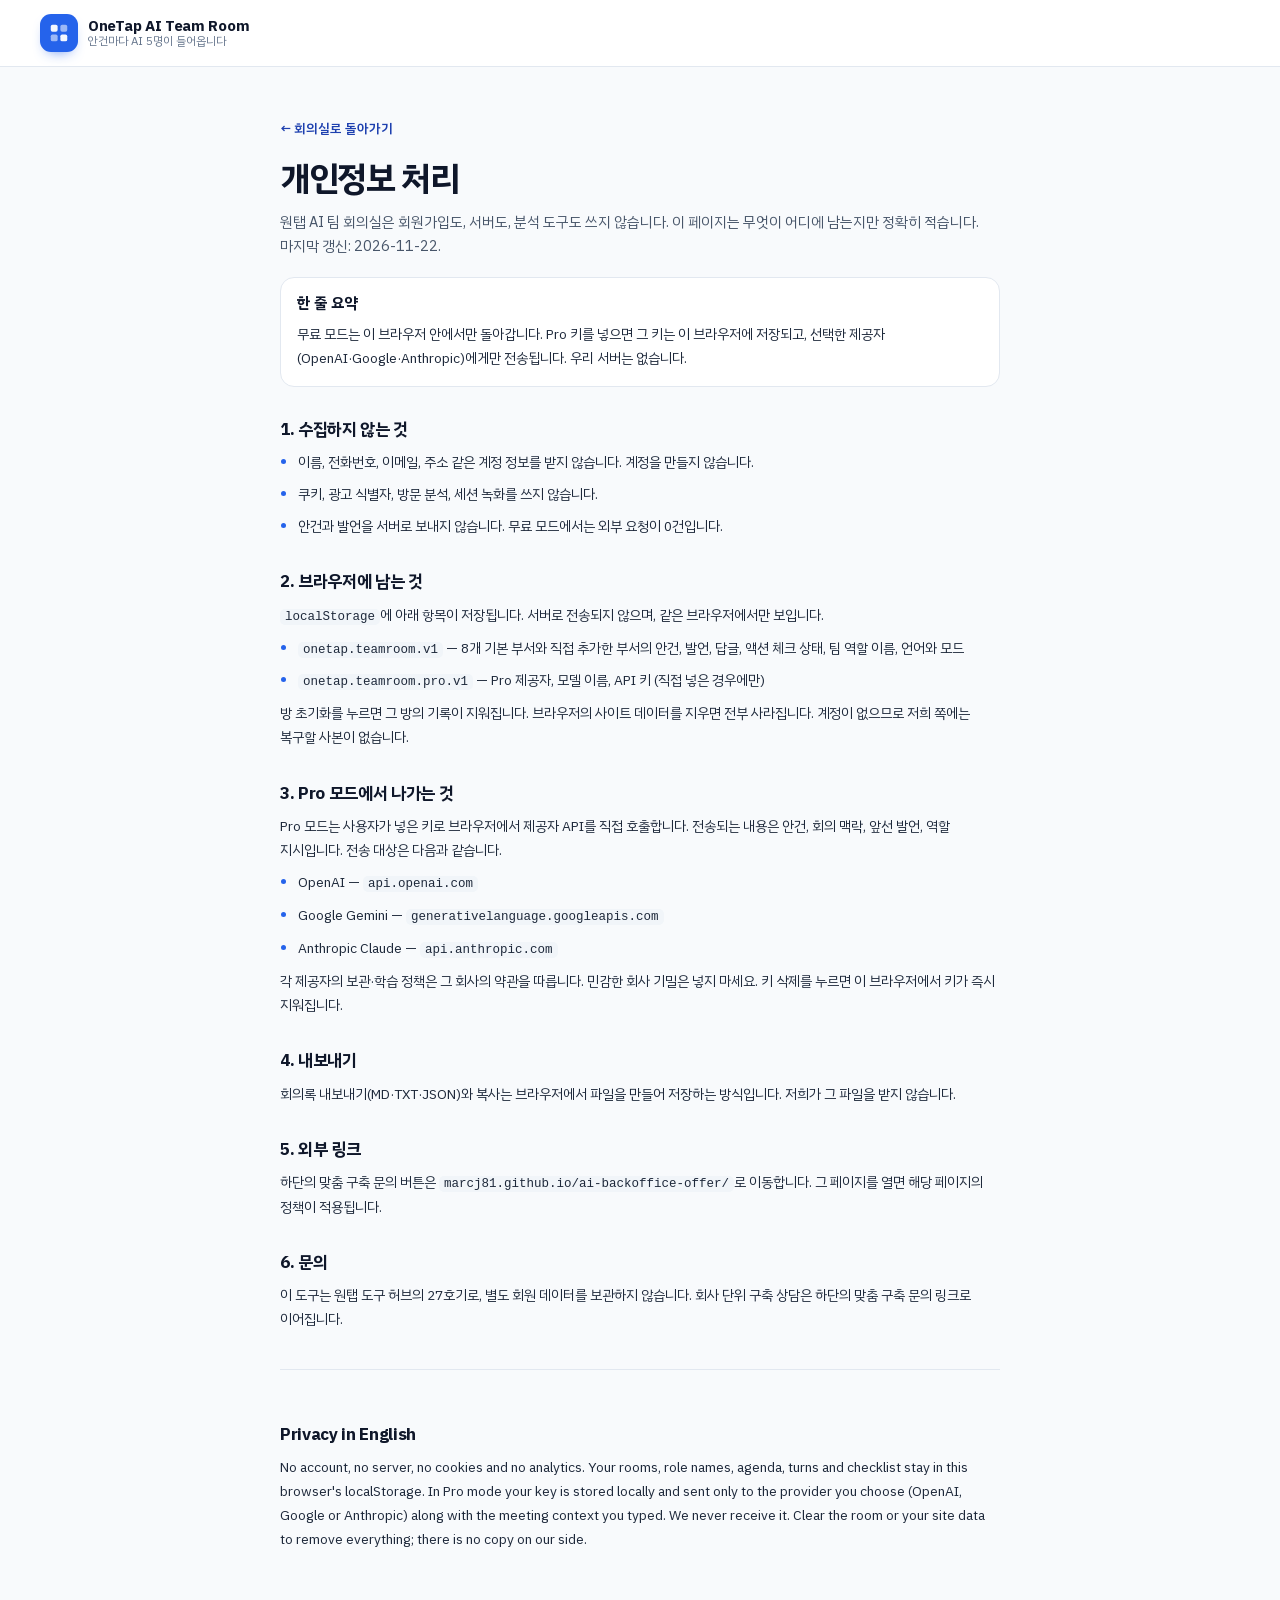
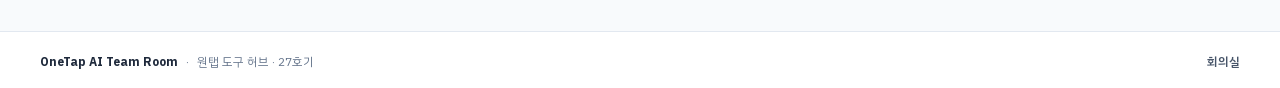
==== privacy.html @ 8e2eab9b "원탭 AI 팀 회의실 — AI HQ 라이브 관제 & 회의실 포함 정식 배포" ====
<!DOCTYPE html>
<html lang="ko">
<head>
<meta charset="utf-8">
<meta name="viewport" content="width=device-width, initial-scale=1">
<title>개인정보 처리 · OneTap AI Team Room</title>
<meta name="description" content="원탭 AI 팀 회의실의 개인정보 처리 방식: 회원가입 없음, 서버 없음, 기록은 브라우저에만, Pro 키는 선택한 제공자에게만 전송.">
<meta name="robots" content="index, follow">
<meta name="theme-color" content="#F8FAFC">
<link rel="icon" href="favicon.svg" type="image/svg+xml">
<link rel="stylesheet" href="styles.css">
<style>
  .doc { max-width: 760px; margin: 0 auto; padding: 40px 20px 64px; }
  .doc h1 { font-size: clamp(26px, 4vw, 34px); font-weight: 800; letter-spacing: -.04em; line-height: 1.2; }
  .doc .lede { margin-top: 10px; color: var(--muted); font-size: 14.5px; line-height: 1.7; word-break: keep-all; }
  .doc h2 { margin-top: 30px; font-size: 17px; font-weight: 700; letter-spacing: -.02em; }
  .doc h3 { margin-top: 20px; font-size: 14px; font-weight: 700; }
  .doc p, .doc li { margin-top: 8px; font-size: 13.8px; line-height: 1.75; color: var(--ink-2); word-break: keep-all; }
  .doc ul { padding-left: 18px; list-style: disc; }
  .doc li::marker { color: var(--accent); }
  .doc .box { margin-top: 18px; padding: 14px 16px; border: 1px solid var(--line); border-radius: 14px; background: #fff; }
  .doc .box strong { color: var(--ink); }
  .doc .back { display: inline-flex; align-items: center; min-height: 44px; margin-bottom: 8px; font-size: 13px; font-weight: 600; color: var(--accent-ink); text-decoration: none; }
  .doc .en { margin-top: 36px; padding-top: 22px; border-top: 1px solid var(--line); }
  .doc code { font-family: var(--mono); font-size: 12.5px; background: var(--surface-2); padding: 1px 5px; border-radius: 5px; }
</style>
</head>
<body>
<header class="topbar">
  <div class="wrap topbar__in">
    <a class="brand" href="./" aria-label="OneTap AI Team Room">
      <span class="brand__mark" aria-hidden="true">
        <svg viewBox="0 0 24 24" width="22" height="22" fill="none">
          <rect x="3" y="3" width="7.5" height="7.5" rx="2" fill="currentColor" opacity=".95"/>
          <rect x="13.5" y="3" width="7.5" height="7.5" rx="2" fill="currentColor" opacity=".55"/>
          <rect x="3" y="13.5" width="7.5" height="7.5" rx="2" fill="currentColor" opacity=".55"/>
          <rect x="13.5" y="13.5" width="7.5" height="7.5" rx="2" fill="currentColor" opacity=".95"/>
        </svg>
      </span>
      <span class="brand__text"><strong>OneTap AI Team Room</strong><span>안건마다 AI 5명이 들어옵니다</span></span>
    </a>
  </div>
</header>

<main class="doc">
  <a class="back" href="./">← 회의실로 돌아가기</a>
  <h1>개인정보 처리</h1>
  <p class="lede">원탭 AI 팀 회의실은 회원가입도, 서버도, 분석 도구도 쓰지 않습니다. 이 페이지는 무엇이 어디에 남는지만 정확히 적습니다. 마지막 갱신: 2026-11-22.</p>

  <div class="box">
    <strong>한 줄 요약</strong>
    <p>무료 모드는 이 브라우저 안에서만 돌아갑니다. Pro 키를 넣으면 그 키는 이 브라우저에 저장되고, 선택한 제공자(OpenAI·Google·Anthropic)에게만 전송됩니다. 우리 서버는 없습니다.</p>
  </div>

  <h2>1. 수집하지 않는 것</h2>
  <ul>
    <li>이름, 전화번호, 이메일, 주소 같은 계정 정보를 받지 않습니다. 계정을 만들지 않습니다.</li>
    <li>쿠키, 광고 식별자, 방문 분석, 세션 녹화를 쓰지 않습니다.</li>
    <li>안건과 발언을 서버로 보내지 않습니다. 무료 모드에서는 외부 요청이 0건입니다.</li>
  </ul>

  <h2>2. 브라우저에 남는 것</h2>
  <p><code>localStorage</code>에 아래 항목이 저장됩니다. 서버로 전송되지 않으며, 같은 브라우저에서만 보입니다.</p>
  <ul>
    <li><code>onetap.teamroom.v1</code> — 8개 기본 부서와 직접 추가한 부서의 안건, 발언, 답글, 액션 체크 상태, 팀 역할 이름, 언어와 모드</li>
    <li><code>onetap.teamroom.pro.v1</code> — Pro 제공자, 모델 이름, API 키 (직접 넣은 경우에만)</li>
  </ul>
  <p>방 초기화를 누르면 그 방의 기록이 지워집니다. 브라우저의 사이트 데이터를 지우면 전부 사라집니다. 계정이 없으므로 저희 쪽에는 복구할 사본이 없습니다.</p>

  <h2>3. Pro 모드에서 나가는 것</h2>
  <p>Pro 모드는 사용자가 넣은 키로 브라우저에서 제공자 API를 직접 호출합니다. 전송되는 내용은 안건, 회의 맥락, 앞선 발언, 역할 지시입니다. 전송 대상은 다음과 같습니다.</p>
  <ul>
    <li>OpenAI — <code>api.openai.com</code></li>
    <li>Google Gemini — <code>generativelanguage.googleapis.com</code></li>
    <li>Anthropic Claude — <code>api.anthropic.com</code></li>
  </ul>
  <p>각 제공자의 보관·학습 정책은 그 회사의 약관을 따릅니다. 민감한 회사 기밀은 넣지 마세요. 키 삭제를 누르면 이 브라우저에서 키가 즉시 지워집니다.</p>

  <h2>4. 내보내기</h2>
  <p>회의록 내보내기(MD·TXT·JSON)와 복사는 브라우저에서 파일을 만들어 저장하는 방식입니다. 저희가 그 파일을 받지 않습니다.</p>

  <h2>5. 외부 링크</h2>
  <p>하단의 맞춤 구축 문의 버튼은 <code>marcj81.github.io/ai-backoffice-offer/</code>로 이동합니다. 그 페이지를 열면 해당 페이지의 정책이 적용됩니다.</p>

  <h2>6. 문의</h2>
  <p>이 도구는 원탭 도구 허브의 27호기로, 별도 회원 데이터를 보관하지 않습니다. 회사 단위 구축 상담은 하단의 맞춤 구축 문의 링크로 이어집니다.</p>

  <div class="en">
    <h2>Privacy in English</h2>
    <p>No account, no server, no cookies and no analytics. Your rooms, role names, agenda, turns and checklist stay in this browser's localStorage. In Pro mode your key is stored locally and sent only to the provider you choose (OpenAI, Google or Anthropic) along with the meeting context you typed. We never receive it. Clear the room or your site data to remove everything; there is no copy on our side.</p>
  </div>
</main>

<footer class="foot">
  <div class="wrap foot__in">
    <span class="foot__brand">OneTap AI Team Room</span>
    <span class="foot__sep" aria-hidden="true">·</span>
    <span>원탭 도구 허브 · 27호기</span>
    <a href="./">회의실</a>
  </div>
</footer>
</body>
</html>
---- styles.css ----
/* ============================================================================
   OneTap AI Team Room · styles.css  v1.0.0
   Design: A — white bento. Page #F8FAFC, cards #FFFFFF, 1px #E2E8F0,
   18px cards, single cobalt accent #2563EB. Shadow only on hover.
   Light only. Text contrast >= 4.5:1. 44px touch targets. 390px no overflow.
   ========================================================================== */

@font-face {
  font-family: 'PlexKR';
  src: url('assets/fonts/plexkr-Regular.woff2') format('woff2');
  font-weight: 400;
  font-style: normal;
  font-display: swap;
}
@font-face {
  font-family: 'PlexKR';
  src: url('assets/fonts/plexkr-SemiBold.woff2') format('woff2');
  font-weight: 500 600;
  font-style: normal;
  font-display: swap;
}
@font-face {
  font-family: 'PlexKR';
  src: url('assets/fonts/plexkr-Bold.woff2') format('woff2');
  font-weight: 700 900;
  font-style: normal;
  font-display: swap;
}

:root {
  --bg: #f8fafc;
  --surface: #ffffff;
  --surface-2: #f1f5f9;
  --surface-3: #e9eff6;
  --ink: #0f172a;
  --ink-2: #1e293b;
  --muted: #475569;
  --muted-2: #64748b;
  --line: #e2e8f0;
  --line-2: #cbd5e1;
  --accent: #2563eb;
  --accent-ink: #1e40af;
  --accent-deep: #1e40af;
  --accent-soft: #eff6ff;
  --accent-line: #bfdbfe;
  --ok: #0f7b4f;
  --ok-soft: #ecfdf5;
  --ok-line: #b7ead4;
  --warn: #92400e;
  --warn-soft: #fffbeb;
  --warn-line: #fde68a;
  --danger: #b42318;
  --danger-soft: #fef3f2;
  --danger-line: #fadbd7;
  --violet: #5b21b6;
  --violet-soft: #f5f3ff;
  --radius: 18px;
  --radius-sm: 12px;
  --radius-xs: 10px;
  --shadow: 0 1px 2px rgba(15, 23, 42, .04), 0 8px 24px -16px rgba(15, 23, 42, .18);
  --shadow-lift: 0 2px 4px rgba(15, 23, 42, .05), 0 24px 48px -24px rgba(15, 23, 42, .28);
  --tap: 44px;
  --wrap: 1240px;
  --font: 'PlexKR', 'Apple SD Gothic Neo', 'Malgun Gothic', system-ui, -apple-system, sans-serif;
  --mono: ui-monospace, 'SFMono-Regular', Menlo, Consolas, monospace;
}

* { box-sizing: border-box; }

[hidden] { display: none !important; }

html {
  -webkit-text-size-adjust: 100%;
  scroll-behavior: smooth;
}

body {
  margin: 0;
  background: var(--bg);
  color: var(--ink);
  font-family: var(--font);
  font-size: 15px;
  line-height: 1.55;
  -webkit-font-smoothing: antialiased;
  text-rendering: optimizeLegibility;
}

body.is-locked { overflow: hidden; }

h1, h2, h3, p, ul, ol, dl, dd, figure { margin: 0; }
ul, ol { padding: 0; list-style: none; }
button, input, textarea, select { font: inherit; color: inherit; }
button { cursor: pointer; }
a { color: var(--accent-ink); text-underline-offset: 3px; }
svg { display: block; }

:focus-visible {
  outline: 2px solid var(--accent);
  outline-offset: 2px;
  border-radius: 6px;
}

.wrap {
  width: 100%;
  max-width: var(--wrap);
  margin: 0 auto;
  padding-left: 20px;
  padding-right: 20px;
}

.sr {
  position: absolute !important;
  width: 1px; height: 1px;
  padding: 0; margin: -1px;
  overflow: hidden; clip: rect(0 0 0 0);
  white-space: nowrap; border: 0;
}

.skip {
  position: absolute;
  left: 12px; top: -60px;
  z-index: 300;
  background: var(--ink);
  color: #fff;
  padding: 10px 14px;
  border-radius: 10px;
  text-decoration: none;
  font-weight: 600;
  transition: top .15s ease;
}
.skip:focus { top: 12px; }

.muted { color: var(--muted-2); }
.tiny { font-size: 11.5px; }

/* ── top bar ─────────────────────────────────────────────────────────── */

.topbar {
  position: sticky;
  top: 0;
  z-index: 40;
  background: rgba(255, 255, 255, .94);
  border-bottom: 1px solid var(--line);
  backdrop-filter: saturate(1.4) blur(12px);
}

.topbar__in {
  display: flex;
  align-items: center;
  flex-wrap: wrap;
  gap: 6px 14px;
  min-height: 66px;
  padding-top: 8px;
  padding-bottom: 8px;
}

.brand {
  display: inline-flex;
  align-items: center;
  gap: 10px;
  text-decoration: none;
  color: var(--ink);
  flex: 0 0 auto;
}
.brand__mark {
  width: 38px; height: 38px;
  border-radius: 11px;
  display: grid; place-items: center;
  background: var(--accent);
  color: #fff;
  box-shadow: 0 6px 14px -8px rgba(37, 99, 235, .9);
}
.brand__text { display: flex; flex-direction: column; line-height: 1.2; }
.brand__text strong { font-size: 15px; font-weight: 700; letter-spacing: -.02em; }
.brand__text span { font-size: 11.5px; color: var(--muted-2); }

.rooms-wrap {
  order: 3;
  display: flex;
  align-items: center;
  gap: 6px;
  flex: 1 0 100%;
  min-width: 0;
}

.rooms {
  display: flex;
  align-items: center;
  gap: 4px;
  margin-left: 0;
  flex: 0 1 auto;
  min-width: 0;
  overflow-x: auto;
  scrollbar-width: thin;
  scrollbar-color: #cbd5e1 transparent;
  padding: 2px;
}
.rooms::-webkit-scrollbar { height: 4px; }
.rooms::-webkit-scrollbar-thumb { background: #cbd5e1; border-radius: 999px; }

.room-tab {
  display: inline-flex;
  align-items: center;
  gap: 7px;
  min-height: 40px;
  padding: 6px 11px 6px 7px;
  border: 1px solid transparent;
  border-radius: 999px;
  background: transparent;
  color: var(--muted);
  font-size: 13.5px;
  font-weight: 600;
  white-space: nowrap;
  transition: background .15s ease, color .15s ease, border-color .15s ease;
}
.room-tab:hover { background: var(--surface-2); color: var(--ink); }
.room-tab.is-on {
  background: var(--accent-soft);
  border-color: var(--accent-line);
  color: var(--accent-ink);
}
.room-tab__glyph {
  width: 24px; height: 24px;
  border-radius: 7px;
  display: grid; place-items: center;
  background: #fff;
  border: 1px solid var(--line);
  color: var(--muted-2);
  font-size: 10.5px;
  font-weight: 800;
}
.room-tab.is-on .room-tab__glyph {
  background: var(--accent);
  border-color: var(--accent);
  color: #fff;
}
.room-tab__count {
  min-width: 18px;
  padding: 0 5px;
  border-radius: 999px;
  background: var(--surface-2);
  color: var(--muted);
  font-size: 10.5px;
  font-weight: 700;
  text-align: center;
}
.room-tab.is-on .room-tab__count { background: #fff; color: var(--accent-ink); }

.room-add {
  display: inline-flex;
  align-items: center;
  gap: 5px;
  flex: 0 0 auto;
  min-height: 40px;
  padding: 6px 12px;
  border: 1px dashed #c7d2e2;
  border-radius: 999px;
  background: transparent;
  color: var(--muted);
  font-size: 13px;
  font-weight: 600;
  white-space: nowrap;
  transition: background .15s ease, color .15s ease, border-color .15s ease;
}
.room-add span:first-child { font-size: 15px; font-weight: 700; line-height: 1; }
.room-add:hover { color: var(--accent-ink); border-color: var(--accent-line); background: var(--accent-soft); }

.top-actions {
  margin-left: auto;
  display: flex;
  align-items: center;
  gap: 8px;
  flex: 0 0 auto;
}

.seg {
  display: inline-flex;
  padding: 3px;
  gap: 2px;
  background: var(--surface-2);
  border: 1px solid var(--line);
  border-radius: 999px;
}
.seg__btn {
  min-height: 32px;
  padding: 0 11px;
  border: 0;
  border-radius: 999px;
  background: transparent;
  color: var(--muted);
  font-size: 12px;
  font-weight: 700;
  letter-spacing: .01em;
}
.seg__btn:hover { color: var(--ink); }
.seg__btn.is-on {
  background: #fff;
  color: var(--ink);
  box-shadow: 0 1px 2px rgba(15, 23, 42, .1);
}
.seg--mode .seg__btn.is-on { color: var(--accent-ink); }

.icon-btn {
  width: 44px; height: 44px;
  display: grid; place-items: center;
  border: 1px solid var(--line);
  border-radius: 11px;
  background: #fff;
  color: var(--muted);
  transition: color .15s ease, border-color .15s ease, background .15s ease;
}
.icon-btn:hover { color: var(--accent-ink); border-color: var(--accent-line); background: var(--accent-soft); }
.icon-btn--plain { border: 0; background: transparent; width: 36px; height: 36px; font-size: 15px; }

/* ── hero ────────────────────────────────────────────────────────────── */

.hero { padding-top: 38px; padding-bottom: 18px; }
.eyebrow {
  display: inline-flex;
  align-items: center;
  gap: 8px;
  margin-bottom: 12px;
  font-size: 12px;
  font-weight: 700;
  letter-spacing: .06em;
  text-transform: uppercase;
  color: var(--accent-ink);
}
.dot {
  width: 7px; height: 7px;
  border-radius: 50%;
  background: var(--accent);
  box-shadow: 0 0 0 3px var(--accent-soft);
}
.hero__title {
  max-width: 20em;
  font-size: clamp(28px, 4.2vw, 44px);
  font-weight: 800;
  line-height: 1.14;
  letter-spacing: -.045em;
  color: var(--ink);
}
.hero__title span { display: block; }
.hero__title .accent { color: var(--accent); }
.hero__lead {
  max-width: 660px;
  margin-top: 14px;
  font-size: 15.5px;
  line-height: 1.65;
  color: var(--muted);
  word-break: keep-all;
}
.promises {
  display: flex;
  flex-wrap: wrap;
  gap: 8px;
  margin-top: 16px;
}
.promises li {
  display: inline-flex;
  align-items: center;
  gap: 7px;
  padding: 7px 12px;
  border: 1px solid var(--line);
  border-radius: 999px;
  background: #fff;
  font-size: 12.5px;
  font-weight: 600;
  color: var(--ink-2);
}
.tick {
  color: var(--ok);
  font-weight: 800;
  font-size: 12px;
}

/* ── stats ───────────────────────────────────────────────────────────── */

.stats {
  display: grid;
  grid-template-columns: repeat(4, minmax(0, 1fr));
  gap: 10px;
  padding-top: 6px;
  padding-bottom: 8px;
}
.stat {
  display: flex;
  flex-direction: column;
  gap: 2px;
  padding: 12px 14px;
  border: 1px solid var(--line);
  border-radius: 14px;
  background: #fff;
}
.stat--accent { background: var(--accent-soft); border-color: var(--accent-line); }
.stat--accent .stat__label,
.stat--accent .stat__note { color: var(--muted); }
.stat__label { font-size: 11.5px; font-weight: 600; color: var(--muted-2); }
.stat__value { font-size: 20px; font-weight: 800; letter-spacing: -.03em; line-height: 1.15; }
.stat--accent .stat__value { color: var(--accent-ink); }
.stat__note { font-size: 11px; color: var(--muted-2); }

/* ── app grid ────────────────────────────────────────────────────────── */

.app {
  display: grid;
  grid-template-columns: 320px minmax(0, 1fr) 336px;
  gap: 16px;
  align-items: start;
  padding-top: 20px;
}
.col { display: flex; flex-direction: column; gap: 16px; min-width: 0; }

.card {
  background: var(--surface);
  border: 1px solid var(--line);
  border-radius: var(--radius);
  padding: 16px;
  min-width: 0;
}
.card__head { margin-bottom: 12px; }
.card__head--row {
  display: flex;
  align-items: center;
  justify-content: space-between;
  gap: 10px;
  margin-bottom: 4px;
}
.card__title {
  font-size: 14.5px;
  font-weight: 700;
  letter-spacing: -.015em;
  color: var(--ink);
}
.card__sub {
  margin-top: 3px;
  font-size: 11.8px;
  line-height: 1.5;
  color: var(--muted-2);
  word-break: keep-all;
}

/* ── buttons ─────────────────────────────────────────────────────────── */

.btn {
  display: inline-flex;
  align-items: center;
  justify-content: center;
  gap: 8px;
  min-height: var(--tap);
  padding: 0 16px;
  border: 1px solid transparent;
  border-radius: var(--radius-sm);
  background: transparent;
  font-size: 13.5px;
  font-weight: 700;
  letter-spacing: -.01em;
  text-decoration: none;
  white-space: nowrap;
  transition: background .15s ease, border-color .15s ease, color .15s ease, box-shadow .15s ease;
}
.btn--primary {
  background: var(--accent);
  border-color: var(--accent);
  color: #fff;
  box-shadow: 0 8px 18px -12px rgba(37, 99, 235, .9);
}
.btn--primary:hover { background: var(--accent-ink); border-color: var(--accent-ink); }
.btn--ghost { background: #fff; border-color: var(--line-2); color: var(--ink-2); }
.btn--ghost:hover { border-color: var(--accent-line); background: var(--accent-soft); color: var(--accent-ink); }
.btn--soft { background: var(--accent-soft); border-color: var(--accent-line); color: var(--accent-ink); }
.btn--soft:hover { background: #dbeafe; }
.btn--quiet { background: transparent; color: var(--muted); }
.btn--quiet:hover { background: var(--surface-2); color: var(--ink); }
.btn--danger { background: var(--danger); border-color: var(--danger); color: #fff; }
.btn--danger:hover { background: #961e14; border-color: #961e14; }
.btn--sm { min-height: 44px; padding: 0 12px; font-size: 12.5px; border-radius: 10px; }
.btn--block { width: 100%; }
.btn[disabled] { opacity: .55; cursor: not-allowed; box-shadow: none; }

.link-btn {
  min-height: 32px;
  padding: 0 4px;
  border: 0;
  background: transparent;
  color: var(--muted-2);
  font-size: 12px;
  font-weight: 600;
  text-decoration: underline;
  text-underline-offset: 3px;
}
.link-btn:hover { color: var(--accent-ink); }

.pill {
  display: inline-flex;
  align-items: center;
  min-height: 24px;
  padding: 0 9px;
  border-radius: 999px;
  background: var(--surface-2);
  color: var(--muted);
  font-size: 11px;
  font-weight: 700;
}

/* ── agenda ──────────────────────────────────────────────────────────── */

.agenda-input {
  width: 100%;
  min-height: 118px;
  padding: 11px 12px;
  border: 1px solid var(--line-2);
  border-radius: var(--radius-sm);
  background: #fff;
  font-size: 13.6px;
  line-height: 1.6;
  resize: vertical;
  word-break: keep-all;
}
.agenda-input::placeholder { color: #7c8797; }
.agenda-input:focus {
  outline: none;
  border-color: var(--accent);
  box-shadow: 0 0 0 3px rgba(37, 99, 235, .14);
}
.agenda-meta {
  display: flex;
  flex-wrap: wrap;
  justify-content: space-between;
  gap: 4px 10px;
  margin: 6px 2px 12px;
  line-height: 1.4;
}
.samples__label {
  margin-bottom: 6px;
  font-size: 11.5px;
  font-weight: 700;
  color: var(--muted-2);
}
.samples { display: flex; flex-direction: column; gap: 5px; margin-bottom: 12px; }
.sample-chip {
  display: block;
  width: 100%;
  padding: 8px 10px;
  border: 1px solid var(--line);
  border-radius: var(--radius-xs);
  background: #fbfdff;
  color: var(--ink-2);
  font-size: 12px;
  line-height: 1.45;
  text-align: left;
  word-break: keep-all;
  transition: border-color .15s ease, background .15s ease;
}
.sample-chip:hover { border-color: var(--accent-line); background: var(--accent-soft); }
.sample-chip b {
  display: inline-block;
  margin-right: 5px;
  color: var(--accent-ink);
  font-size: 10.5px;
  font-weight: 800;
  letter-spacing: .04em;
}

.form-error {
  margin-top: 8px;
  padding: 7px 9px;
  border: 1px solid var(--danger-line);
  border-radius: 9px;
  background: var(--danger-soft);
  color: var(--danger);
  font-size: 12px;
  line-height: 1.45;
}
.run-progress {
  display: flex;
  align-items: center;
  gap: 8px;
  margin-top: 10px;
  color: var(--accent-ink);
  font-size: 12.5px;
  font-weight: 600;
}
.spinner {
  width: 14px; height: 14px;
  border: 2px solid var(--accent-line);
  border-top-color: var(--accent);
  border-radius: 50%;
  animation: spin .8s linear infinite;
}
@keyframes spin { to { transform: rotate(360deg); } }

/* ── team roster ─────────────────────────────────────────────────────── */

.roster { display: flex; flex-direction: column; gap: 2px; }
.roster__row {
  display: flex;
  align-items: center;
  gap: 9px;
  padding: 7px 4px;
  border-radius: 10px;
}
.roster__row:hover { background: #f8fbff; }
.avatar {
  width: 32px; height: 32px;
  flex: 0 0 auto;
  display: grid; place-items: center;
  border-radius: 9px;
  background: color-mix(in srgb, var(--role, #2563eb) 12%, #fff);
  color: var(--role, #2563eb);
  font-size: 12px;
  font-weight: 800;
  border: 1px solid color-mix(in srgb, var(--role, #2563eb) 22%, #fff);
}
.roster__body { min-width: 0; flex: 1; }
.roster__name {
  display: inline-flex;
  align-items: center;
  gap: 6px;
  max-width: 100%;
  border: 0;
  padding: 0;
  background: transparent;
  font-size: 13px;
  font-weight: 700;
  color: var(--ink);
  text-align: left;
}
.roster__name:hover { color: var(--accent-ink); text-decoration: underline; text-underline-offset: 2px; }
.roster__tag {
  font-size: 9.5px;
  font-weight: 800;
  letter-spacing: .05em;
  color: var(--muted-2);
}
.roster__focus {
  display: block;
  font-size: 11px;
  color: var(--muted-2);
  white-space: nowrap;
  overflow: hidden;
  text-overflow: ellipsis;
}
.roster__edit { display: flex; gap: 5px; align-items: center; margin-top: 4px; }
.roster__edit input {
  width: 100%;
  min-width: 0;
  height: 34px;
  padding: 0 8px;
  border: 1px solid var(--accent-line);
  border-radius: 8px;
  font-size: 12.5px;
}
.roster__edit button {
  min-height: 34px;
  padding: 0 8px;
  border: 1px solid var(--line-2);
  border-radius: 8px;
  background: #fff;
  font-size: 11.5px;
  font-weight: 700;
  color: var(--ink-2);
}
.roster__edit button.is-primary { background: var(--accent); border-color: var(--accent); color: #fff; }
.roster__remove {
  border: 0;
  background: transparent;
  color: var(--muted-2);
  font-size: 15px;
  line-height: 1;
  padding: 6px;
  border-radius: 8px;
}
.roster__remove:hover { color: var(--danger); background: var(--danger-soft); }
.team-foot {
  display: flex;
  align-items: center;
  justify-content: space-between;
  gap: 8px;
  margin-top: 10px;
  padding-top: 10px;
  border-top: 1px solid var(--line);
}

/* ── thread ──────────────────────────────────────────────────────────── */

.thread-wrap { min-width: 0; }
.thread-head {
  display: flex;
  align-items: flex-start;
  justify-content: space-between;
  gap: 12px;
  padding: 2px 2px 12px;
}
.thread-title { font-size: 19px; font-weight: 800; letter-spacing: -.03em; }
.thread-sub { margin-top: 2px; font-size: 12.5px; color: var(--muted-2); word-break: keep-all; }
.thread-tools { display: flex; align-items: center; gap: 4px; flex: 0 0 auto; flex-wrap: wrap; justify-content: flex-end; }

.thread { display: flex; flex-direction: column; gap: 12px; }

.msg {
  background: var(--surface);
  border: 1px solid var(--line);
  border-radius: 16px;
  padding: 14px 16px;
  min-width: 0;
  animation: rise .22s ease both;
}
@keyframes rise { from { opacity: 0; transform: translateY(4px); } to { opacity: 1; transform: none; } }
.msg:hover { box-shadow: var(--shadow); }

.msg--audit {
  border-color: #ddd6fe;
  background: linear-gradient(180deg, #fcfbff, #fff 42%);
  box-shadow: inset 3px 0 0 var(--violet);
}
.msg--user {
  background: var(--accent-soft);
  border-color: var(--accent-line);
}
.msg__head {
  display: flex;
  align-items: center;
  gap: 9px;
  flex-wrap: wrap;
}
.msg__who { display: flex; align-items: center; gap: 7px; min-width: 0; }
.msg__name { font-size: 13.5px; font-weight: 700; letter-spacing: -.01em; }
.msg__tag {
  padding: 1px 6px;
  border-radius: 5px;
  background: color-mix(in srgb, var(--role, #2563eb) 11%, #fff);
  color: var(--role, #2563eb);
  font-size: 9.5px;
  font-weight: 800;
  letter-spacing: .05em;
}
.msg__meta {
  margin-left: auto;
  display: flex;
  align-items: center;
  gap: 8px;
  font-size: 10.5px;
  color: var(--muted-2);
  white-space: nowrap;
}
.badge {
  padding: 1px 6px;
  border-radius: 999px;
  border: 1px solid var(--line);
  background: #fff;
  font-size: 9.5px;
  font-weight: 700;
  color: var(--muted);
}
.badge--audit { border-color: #ddd6fe; background: var(--violet-soft); color: var(--violet); }

.msg__body { margin-top: 10px; display: flex; flex-direction: column; gap: 10px; }
.block__label {
  display: flex;
  align-items: center;
  gap: 6px;
  margin-bottom: 3px;
  font-size: 10px;
  font-weight: 800;
  letter-spacing: .09em;
  text-transform: uppercase;
  color: var(--muted-2);
}
.block__label::before {
  content: '';
  width: 5px; height: 5px;
  border-radius: 2px;
  background: var(--role, var(--accent));
}
.block__lines { display: flex; flex-direction: column; gap: 3px; }
.block__lines li {
  position: relative;
  padding-left: 12px;
  font-size: 13.6px;
  line-height: 1.62;
  color: var(--ink-2);
  word-break: keep-all;
  overflow-wrap: anywhere;
}
.block__lines li::before {
  content: '';
  position: absolute;
  left: 1px;
  top: .62em;
  width: 4px; height: 4px;
  border-radius: 50%;
  background: color-mix(in srgb, var(--role, #2563eb) 55%, #fff);
}
.msg--audit .block__label { color: var(--violet); }
.msg__text { font-size: 13.6px; line-height: 1.62; color: var(--ink-2); white-space: pre-wrap; word-break: break-word; }

.msg__replyto {
  display: inline-flex;
  align-items: center;
  gap: 5px;
  margin-bottom: 4px;
  font-size: 11px;
  font-weight: 600;
  color: var(--accent-ink);
}
.msg__foot {
  display: flex;
  align-items: center;
  flex-wrap: wrap;
  gap: 4px;
  margin-top: 11px;
  padding-top: 9px;
  border-top: 1px solid var(--line);
}
.msg__chip {
  padding: 3px 8px;
  border-radius: 999px;
  background: var(--surface-2);
  color: var(--muted);
  font-size: 11px;
  font-weight: 600;
}
.msg__act {
  display: inline-flex;
  align-items: center;
  gap: 5px;
  min-height: 34px;
  padding: 0 9px;
  border: 0;
  border-radius: 8px;
  background: transparent;
  color: var(--accent-ink);
  font-size: 12px;
  font-weight: 700;
}
.msg__act:hover { background: var(--accent-soft); }
.msg__act--quiet { color: var(--muted); margin-left: auto; }
.msg__act--quiet:hover { background: var(--surface-2); color: var(--ink); }

.reply-form {
  display: flex;
  flex-direction: column;
  gap: 7px;
  margin-top: 10px;
  padding-top: 10px;
  border-top: 1px dashed var(--line-2);
}
.reply-form textarea {
  width: 100%;
  min-height: 62px;
  padding: 9px 10px;
  border: 1px solid var(--line-2);
  border-radius: 10px;
  font-size: 13px;
  line-height: 1.55;
  resize: vertical;
}
.reply-form textarea:focus {
  outline: none;
  border-color: var(--accent);
  box-shadow: 0 0 0 3px rgba(37, 99, 235, .13);
}
.reply-form__row { display: flex; align-items: center; gap: 8px; justify-content: flex-end; }
.reply-form__hint { margin-right: auto; font-size: 11px; color: var(--muted-2); }

.msg--thinking { border-style: dashed; background: #fbfdff; }
.thinking-head { display: flex; align-items: center; gap: 9px; font-size: 12.5px; color: var(--muted); }
.skeleton { display: flex; flex-direction: column; gap: 7px; margin-top: 12px; }
.skeleton span {
  height: 9px;
  border-radius: 999px;
  background: linear-gradient(90deg, #eef2f7 25%, #e2e8f0 37%, #eef2f7 63%);
  background-size: 400% 100%;
  animation: shimmer 1.2s ease infinite;
}
.skeleton span:nth-child(2) { width: 92%; }
.skeleton span:nth-child(3) { width: 74%; }
@keyframes shimmer { from { background-position: 100% 0; } to { background-position: 0 0; } }

.empty {
  display: flex;
  flex-direction: column;
  align-items: center;
  gap: 7px;
  padding: 40px 22px;
  border: 1px dashed var(--line-2);
  border-radius: 16px;
  background: #fff;
  text-align: center;
}
.empty__icon {
  width: 44px; height: 44px;
  display: grid; place-items: center;
  border-radius: 13px;
  background: var(--accent-soft);
  color: var(--accent-ink);
  font-weight: 800;
  font-size: 15px;
  margin-bottom: 2px;
}
.empty h3 { font-size: 15px; font-weight: 700; }
.empty p { max-width: 34em; font-size: 12.8px; line-height: 1.6; color: var(--muted-2); word-break: keep-all; }

/* ── actions panel ───────────────────────────────────────────────────── */

.bar {
  height: 6px;
  margin: 8px 0 10px;
  border-radius: 999px;
  background: var(--surface-2);
  overflow: hidden;
}
.bar span {
  display: block;
  height: 100%;
  width: 0%;
  border-radius: 999px;
  background: var(--accent);
  transition: width .25s ease;
}
.actions { display: flex; flex-direction: column; gap: 2px; max-height: 46vh; overflow-y: auto; padding-right: 2px; }
.action {
  display: flex;
  align-items: flex-start;
  gap: 9px;
  padding: 8px 6px;
  border-radius: 9px;
  cursor: pointer;
}
.action:hover { background: #f8fbff; }
.action input {
  appearance: none;
  width: 18px; height: 18px;
  margin: 2px 0 0;
  flex: 0 0 auto;
  border: 1.5px solid var(--line-2);
  border-radius: 5px;
  background: #fff;
  cursor: pointer;
  transition: background .12s ease, border-color .12s ease;
}
.action input:checked {
  background: var(--accent) url("data:image/svg+xml,%3Csvg xmlns='http://www.w3.org/2000/svg' viewBox='0 0 24 24' fill='none' stroke='white' stroke-width='3.4' stroke-linecap='round' stroke-linejoin='round'%3E%3Cpath d='M20 6 9 17l-5-5'/%3E%3C/svg%3E") center/12px no-repeat;
  border-color: var(--accent);
}
.action__body { min-width: 0; flex: 1; }
.action__text { display: block; font-size: 12.8px; line-height: 1.45; color: var(--ink-2); word-break: keep-all; }
.action__meta {
  display: flex;
  flex-wrap: wrap;
  gap: 3px 8px;
  margin-top: 2px;
  font-size: 10.5px;
  color: var(--muted-2);
}
.action__meta b { font-weight: 600; color: var(--muted); }
.action.is-done .action__text { color: var(--muted-2); text-decoration: line-through; }
.empty-note { margin-top: 4px; font-size: 12px; line-height: 1.5; color: var(--muted-2); }
.action-add { display: flex; gap: 6px; margin-top: 10px; padding-top: 10px; border-top: 1px solid var(--line); }
.action-add input {
  flex: 1;
  min-width: 0;
  min-height: 38px;
  padding: 0 10px;
  border: 1px solid var(--line-2);
  border-radius: 9px;
  font-size: 12.5px;
}
.action-add input:focus { outline: none; border-color: var(--accent); box-shadow: 0 0 0 3px rgba(37, 99, 235, .13); }

/* ── export / summary ────────────────────────────────────────────────── */

.export-grid { display: grid; grid-template-columns: 1fr 1fr; gap: 7px; }
.export-grid .btn { justify-content: flex-start; }
.export-grid .btn[data-export] span:first-child { color: var(--muted-2); font-weight: 700; }
#copyBtn { grid-column: 1 / -1; justify-content: center; }

.summary-grid {
  display: grid;
  grid-template-columns: repeat(3, minmax(0, 1fr));
  gap: 8px;
  margin-top: 10px;
}
.summary-grid > div {
  padding: 9px 10px;
  border: 1px solid var(--line);
  border-radius: 10px;
  background: #fbfdff;
}
.summary-grid dt { font-size: 10.5px; color: var(--muted-2); }
.summary-grid dd { font-size: 17px; font-weight: 800; letter-spacing: -.02em; color: var(--ink); }
.local-note {
  display: flex;
  align-items: flex-start;
  gap: 6px;
  margin-top: 12px;
  font-size: 10.8px;
  line-height: 1.5;
  color: var(--muted-2);
}
.local-note svg { flex: 0 0 auto; margin-top: 2px; color: var(--muted-2); }

/* ── CTA ─────────────────────────────────────────────────────────────── */

.cta { padding-top: 26px; padding-bottom: 10px; }
.cta__card {
  padding: 26px 28px;
  border-radius: 20px;
  background-color: #0f172a;
  background-image: linear-gradient(135deg, #0f172a 0%, #16264a 55%, #1e3a8a 100%);
  color: #fff;
}
.cta__eyebrow {
  font-size: 11px;
  font-weight: 800;
  letter-spacing: .1em;
  text-transform: uppercase;
  color: #93b4ff;
}
.cta__title {
  max-width: 26em;
  margin-top: 6px;
  font-size: clamp(19px, 2.6vw, 26px);
  font-weight: 800;
  letter-spacing: -.035em;
  line-height: 1.28;
  word-break: keep-all;
}
.cta__body {
  max-width: 62em;
  margin-top: 8px;
  font-size: 13.4px;
  line-height: 1.65;
  color: #cbd5e1;
  word-break: keep-all;
}
.cta__foot { display: flex; align-items: center; gap: 12px; flex-wrap: wrap; margin-top: 16px; }
.cta__foot .btn--primary { background: #fff; border-color: #fff; color: #0f172a; box-shadow: none; }
.cta__foot .btn--primary:hover { background: #e8f0ff; border-color: #e8f0ff; color: #0f172a; }
.cta__note { font-size: 11.5px; color: #a9b8cf; }

/* ── footer ──────────────────────────────────────────────────────────── */

.foot { margin-top: 14px; border-top: 1px solid var(--line); background: #fff; }
.foot__in {
  display: flex;
  align-items: center;
  flex-wrap: wrap;
  gap: 8px;
  min-height: 62px;
  font-size: 12px;
  color: var(--muted-2);
}
.foot__brand { font-weight: 700; color: var(--ink-2); }
.foot__sep { color: var(--muted-2); }
.foot__in a { margin-left: auto; color: var(--muted); text-decoration: none; font-weight: 600; }
.foot__in a:hover { color: var(--accent-ink); text-decoration: underline; }

/* ── modal ───────────────────────────────────────────────────────────── */

.modal {
  position: fixed;
  inset: 0;
  z-index: 120;
  display: flex;
  align-items: center;
  justify-content: center;
  padding: 20px;
}
.modal__backdrop {
  position: absolute;
  inset: 0;
  background: rgba(15, 23, 42, .46);
  backdrop-filter: blur(2px);
}
.modal__panel {
  position: relative;
  width: min(480px, 100%);
  max-height: calc(100vh - 40px);
  overflow-y: auto;
  padding: 20px 22px 22px;
  background: #fff;
  border-radius: 20px;
  box-shadow: var(--shadow-lift);
  animation: rise .18s ease both;
}
.modal__panel--sm { width: min(420px, 100%); }
.modal__head {
  display: flex;
  align-items: center;
  justify-content: space-between;
  gap: 12px;
}
.modal__head h2 { font-size: 18px; font-weight: 800; letter-spacing: -.03em; }
.modal__sub {
  margin-top: 6px;
  font-size: 12.8px;
  line-height: 1.6;
  color: var(--muted);
  word-break: keep-all;
}
.modal__actions {
  display: flex;
  align-items: center;
  gap: 8px;
  flex-wrap: wrap;
  margin-top: 16px;
}
.modal__note {
  margin-top: 9px;
  font-size: 11px;
  line-height: 1.55;
  color: var(--muted-2);
  word-break: keep-all;
}
.pro-form { display: flex; flex-direction: column; gap: 11px; margin-top: 14px; }
.field { display: flex; flex-direction: column; gap: 5px; }
.field label { font-size: 11.5px; font-weight: 700; color: var(--muted); }
.field input, .field select {
  min-height: 42px;
  padding: 0 11px;
  border: 1px solid var(--line-2);
  border-radius: 10px;
  background: #fff;
  font-size: 13.5px;
}
.field input:focus, .field select:focus {
  outline: none;
  border-color: var(--accent);
  box-shadow: 0 0 0 3px rgba(37, 99, 235, .13);
}
.hint { font-size: 10.8px; line-height: 1.5; color: var(--muted-2); }
.pro-status {
  display: flex;
  align-items: center;
  justify-content: space-between;
  gap: 10px;
  padding: 9px 11px;
  border: 1px solid var(--line);
  border-radius: 10px;
  background: var(--surface-2);
  font-size: 12px;
}
.pro-status__label { color: var(--muted-2); font-weight: 600; }
.pro-status__value { color: var(--ink-2); font-weight: 700; font-family: var(--mono); font-size: 11.5px; }
.pro-status__value.is-ready { color: var(--ok); }

/* ── toast ───────────────────────────────────────────────────────────── */

.toast {
  position: fixed;
  left: 50%;
  bottom: 22px;
  transform: translateX(-50%) translateY(6px);
  z-index: 200;
  max-width: min(92vw, 420px);
  padding: 10px 16px;
  border-radius: 999px;
  background: #0f172a;
  color: #fff;
  font-size: 12.5px;
  font-weight: 600;
  text-align: center;
  box-shadow: var(--shadow-lift);
  opacity: 0;
  pointer-events: none;
  transition: opacity .16s ease, transform .16s ease;
}
.toast.is-on { opacity: 1; transform: translateX(-50%) translateY(0); }

/* ── AI HQ live control room ──────────────────────────────────────────── */

.hq { padding-top: 14px; }
.hq__card {
  background: var(--surface);
  border: 1px solid var(--line);
  border-radius: var(--radius);
  padding: 14px;
  min-width: 0;
}
.hq__top {
  display: flex;
  align-items: flex-start;
  justify-content: space-between;
  gap: 14px;
  margin-bottom: 12px;
}
.hq__id { min-width: 0; }
.hq__tag {
  display: inline-flex;
  align-items: center;
  gap: 6px;
  padding: 3px 9px;
  border: 1px solid var(--danger-line);
  border-radius: 999px;
  background: var(--danger-soft);
  color: var(--danger);
  font-size: 9.6px;
  font-weight: 800;
  letter-spacing: .1em;
}
.hq__beacon {
  display: inline-block;
  width: 6px; height: 6px;
  border-radius: 50%;
  background: var(--danger);
  animation: beacon 1.8s ease-in-out infinite;
}
@keyframes beacon {
  0%, 100% { opacity: 1; }
  50% { opacity: .2; }
}
.hq__title {
  margin-top: 7px;
  font-size: 16px;
  font-weight: 800;
  letter-spacing: -.03em;
  color: var(--ink);
}
.hq__sub {
  margin-top: 3px;
  max-width: 64ch;
  font-size: 11.8px;
  line-height: 1.5;
  color: var(--muted-2);
  word-break: keep-all;
}

/* CEO approval HUD */
.hud { display: flex; align-items: stretch; gap: 8px; flex-shrink: 0; }
.hud__cell {
  display: flex;
  flex-direction: column;
  gap: 1px;
  min-width: 90px;
  padding: 7px 10px 8px;
  border: 1px solid var(--line);
  border-radius: 12px;
  background: #fff;
}
.hud__cell--rate { min-width: 138px; }
.hud__label {
  font-size: 9.8px;
  font-weight: 700;
  color: var(--muted-2);
  white-space: nowrap;
}
.hud__value {
  font-size: 17px;
  font-weight: 800;
  letter-spacing: -.03em;
  line-height: 1.2;
  color: var(--ink);
}
.hud__bar {
  margin-top: 5px;
  height: 5px;
  border-radius: 999px;
  background: var(--surface-3);
  overflow: hidden;
}
.hud__bar span {
  display: block;
  width: 0;
  height: 100%;
  border-radius: 999px;
  background: linear-gradient(90deg, var(--accent), var(--accent-deep));
  transition: width .5s cubic-bezier(.22, .8, .24, 1);
}

/* multiview wall + central room */
.hq__stage {
  display: grid;
  grid-template-columns: minmax(0, .9fr) minmax(0, 1.36fr) minmax(0, .9fr);
  gap: 10px;
  align-items: stretch;
}
.hq__rail {
  display: grid;
  grid-template-columns: repeat(2, minmax(0, 1fr));
  grid-auto-rows: minmax(0, 1fr);
  gap: 8px;
  min-width: 0;
  margin: 0;
  padding: 0;
  list-style: none;
}

.monitor {
  display: flex;
  flex-direction: column;
  gap: 6px;
  min-width: 0;
  padding: 8px 9px;
  border: 1px solid var(--line);
  border-radius: 12px;
  background: #fff;
  transition: border-color .2s ease, background-color .2s ease;
}
.monitor__head { display: flex; align-items: center; gap: 6px; min-width: 0; }
.monitor__glyph {
  flex: 0 0 auto;
  display: inline-grid;
  place-items: center;
  width: 19px; height: 19px;
  border: 1px solid transparent;
  border-radius: 6px;
  background: var(--surface-2);
  color: var(--muted);
  font-size: 9.5px;
  font-weight: 800;
}
.monitor__name {
  font-size: 11.5px;
  font-weight: 700;
  color: var(--ink-2);
  white-space: nowrap;
  overflow: hidden;
  text-overflow: ellipsis;
}
.monitor__screen {
  flex: 1;
  display: flex;
  align-items: center;
  gap: 6px;
  min-height: 42px;
  padding: 6px 7px;
  border: 1px solid var(--line);
  border-radius: 9px;
  background-color: var(--surface-2);
  background-image: repeating-linear-gradient(0deg, rgba(15, 23, 42, .035) 0 1px, transparent 1px 5px);
}
.monitor__avatar {
  flex: 0 0 auto;
  display: inline-grid;
  place-items: center;
  width: 22px; height: 22px;
  border-radius: 50%;
  background: var(--role, var(--accent));
  color: #fff;
  font-size: 9.5px;
  font-weight: 800;
}
.monitor__avatar.is-idle { background: #fff; border: 1px dashed var(--line-2); color: var(--muted-2); }
.monitor__feed { display: flex; flex-direction: column; gap: 1px; min-width: 0; }
.monitor__role {
  font-size: 9.6px;
  font-weight: 700;
  color: var(--muted-2);
  white-space: nowrap;
  overflow: hidden;
  text-overflow: ellipsis;
}
.monitor__line {
  font-size: 10.4px;
  line-height: 1.35;
  color: var(--muted);
  display: -webkit-box;
  -webkit-line-clamp: 2;
  -webkit-box-orient: vertical;
  overflow: hidden;
  word-break: keep-all;
}
.monitor__foot { display: flex; align-items: center; justify-content: space-between; gap: 6px; }
.monitor__badge {
  display: inline-flex;
  align-items: center;
  gap: 4px;
  font-size: 9.2px;
  font-weight: 800;
  letter-spacing: .06em;
  color: var(--muted-2);
  white-space: nowrap;
}
.monitor__badge i { width: 5px; height: 5px; border-radius: 50%; background: currentColor; }
.monitor__stat { font-size: 9.2px; color: var(--muted-2); white-space: nowrap; }

.monitor.is-current .monitor__glyph { background: var(--accent-soft); border-color: var(--accent-line); color: var(--accent-ink); }
.monitor.is-live { border-color: var(--accent); background: var(--accent-soft); }
.monitor.is-live .monitor__screen { border-color: var(--accent-line); background-color: #fff; }
.monitor.is-live .monitor__badge { color: var(--danger); }
.monitor.is-live .monitor__badge i { background: var(--danger); animation: beacon 1.2s ease-in-out infinite; }
.monitor.is-live .monitor__avatar { box-shadow: 0 0 0 3px rgba(220, 38, 38, .16); }
.monitor.is-live .monitor__glyph { background: #fff; border-color: var(--accent-line); color: var(--accent-ink); }
.monitor.is-done { border-color: var(--line-2); }
.monitor.is-done .monitor__badge { color: var(--ok); }
.monitor.is-done .monitor__glyph { background: var(--ok-soft); border-color: var(--ok-line); color: var(--ok); }

/* central meeting room */
.mroom {
  display: flex;
  flex-direction: column;
  gap: 7px;
  min-width: 0;
  padding: 10px 10px 9px;
  border: 1px solid var(--line);
  border-radius: 14px;
  background: linear-gradient(180deg, #ffffff 0%, #f8fafc 100%);
  transition: border-color .25s ease, box-shadow .25s ease;
}
.mroom[data-state="live"] { border-color: var(--accent); box-shadow: 0 0 0 3px rgba(37, 99, 235, .09); }
.mroom[data-state="done"] { border-color: var(--line-2); }
.mroom__head { display: flex; align-items: center; justify-content: space-between; gap: 8px; }
.mroom__title { font-size: 12.5px; font-weight: 800; letter-spacing: -.02em; color: var(--ink); }
.mroom__tag {
  padding: 2px 8px;
  border: 1px solid var(--line-2);
  border-radius: 999px;
  background: #fff;
  color: var(--muted);
  font-size: 9.4px;
  font-weight: 800;
  white-space: nowrap;
}
.mroom[data-state="live"] .mroom__tag { border-color: var(--danger-line); background: var(--danger-soft); color: var(--danger); }
.mroom[data-state="done"] .mroom__tag { border-color: var(--ok-line); background: var(--ok-soft); color: var(--ok); }
.mroom__agenda {
  font-size: 10.4px;
  line-height: 1.4;
  color: var(--muted);
  white-space: nowrap;
  overflow: hidden;
  text-overflow: ellipsis;
}
.mroom__agenda b { margin-right: 2px; font-weight: 800; color: var(--muted-2); }
.mroom__seats { display: flex; justify-content: center; gap: 5px; }

.seat {
  flex: 1 1 0;
  display: flex;
  align-items: center;
  gap: 5px;
  min-width: 0;
  max-width: 150px;
  padding: 5px 6px;
  border: 1px solid var(--line);
  border-radius: 10px;
  background: #fff;
  transition: border-color .2s ease, box-shadow .2s ease;
}
.seat__avatar {
  flex: 0 0 auto;
  display: inline-grid;
  place-items: center;
  width: 18px; height: 18px;
  border: 1px dashed var(--line-2);
  border-radius: 50%;
  background: var(--surface-2);
  color: var(--muted-2);
  font-size: 8.5px;
  font-weight: 800;
}
.seat__body { display: flex; flex-direction: column; min-width: 0; }
.seat__name {
  font-size: 10px;
  font-weight: 700;
  color: var(--ink-2);
  white-space: nowrap;
  overflow: hidden;
  text-overflow: ellipsis;
}
.seat__badge {
  font-size: 8.6px;
  font-weight: 800;
  letter-spacing: .03em;
  color: var(--muted-2);
  white-space: nowrap;
}
.seat.is-wait .seat__avatar,
.seat.is-live .seat__avatar,
.seat.is-done .seat__avatar { background: var(--role, var(--accent)); border: 1px solid transparent; color: #fff; }
.seat.is-live { border-color: var(--accent); box-shadow: 0 0 0 3px rgba(37, 99, 235, .14); }
.seat.is-live .seat__avatar { box-shadow: 0 0 0 3px rgba(220, 38, 38, .2); }
.seat.is-live .seat__badge { color: var(--danger); }
.seat.is-done .seat__badge { color: var(--ok); }

.mroom__table {
  display: flex;
  align-items: center;
  justify-content: center;
  min-height: 96px;
  padding: 10px 22px;
  border: 1px solid var(--accent-line);
  border-radius: 999px;
  background: radial-gradient(120% 150% at 50% 0%, #ffffff 0%, #eef4ff 65%, #e4edfc 100%);
  text-align: center;
  transition: border-color .25s ease;
}
.mroom[data-state="live"] .mroom__table { border-color: var(--accent); }
.mroom__air { display: flex; flex-direction: column; align-items: center; gap: 3px; min-width: 0; }
.mroom__airhead {
  display: inline-flex;
  align-items: center;
  gap: 5px;
  max-width: 100%;
  font-size: 9.4px;
  font-weight: 800;
  letter-spacing: .08em;
  color: var(--danger);
}
.mroom__airwho {
  max-width: 100%;
  overflow: hidden;
  text-overflow: ellipsis;
  white-space: nowrap;
  color: var(--ink-2);
  letter-spacing: -.01em;
}
.mroom__bubble {
  font-size: 11px;
  line-height: 1.4;
  font-weight: 600;
  color: var(--ink-2);
  display: -webkit-box;
  -webkit-line-clamp: 2;
  -webkit-box-orient: vertical;
  overflow: hidden;
  word-break: keep-all;
}
.mroom__note {
  max-width: 32ch;
  font-size: 10.6px;
  line-height: 1.45;
  color: var(--muted);
  word-break: keep-all;
}
.mroom__foot { font-size: 9.4px; color: var(--muted-2); text-align: center; }

/* ── responsive ──────────────────────────────────────────────────────── */

@media (max-width: 1180px) {
  .app { grid-template-columns: 300px minmax(0, 1fr); }
  .col--right {
    grid-column: 1 / -1;
    display: grid;
    grid-template-columns: repeat(3, minmax(0, 1fr));
    align-items: start;
  }
  .actions { max-height: none; }
}

@media (max-width: 900px) {
  .topbar__in { flex-wrap: wrap; gap: 8px 10px; }
  .brand { order: 1; }
  .top-actions { order: 2; width: 100%; margin-left: 0; justify-content: space-between; }
  .rooms-wrap { order: 3; width: 100%; }
  .hero { padding-top: 26px; }
  .stats { grid-template-columns: repeat(2, minmax(0, 1fr)); }
  .app { display: flex; flex-direction: column; gap: 14px; align-items: stretch; padding-top: 14px; }
  .col--left, .col--right { display: contents; }
  .agenda-card { order: 1; }
  .thread-wrap { order: 2; }
  .actions-card { order: 3; }
  .team-card { order: 4; }
  .export-card { order: 5; }
  .summary-card { order: 6; }
  .thread-tools .btn { padding: 0 10px; }
  .msg__meta { font-size: 10px; }
  .cta__card { padding: 22px 20px; }
}

@media (max-width: 560px) {
  .wrap { padding-left: 14px; padding-right: 14px; }
  .brand__text span { display: none; }
  .brand__text strong { font-size: 14px; }
  .seg__btn { padding: 0 9px; }
  .rooms { gap: 2px; }
  .room-tab { padding: 6px 8px; gap: 5px; font-size: 12.5px; }
  .room-tab__glyph { display: none; }
  .room-tab__count { min-width: 16px; padding: 0 4px; font-size: 10px; }
  .room-add { min-height: 36px; padding: 6px 10px; font-size: 12.5px; }
  .hero__title { font-size: 27px; letter-spacing: -.04em; }
  .hero__lead { font-size: 14px; }
  .promises li { font-size: 11.5px; padding: 6px 10px; }
  .stat { padding: 10px 12px; }
  .stat__value { font-size: 18px; }
  .card { padding: 14px; border-radius: 16px; }
  .thread-head { flex-direction: column; gap: 8px; }
  .thread-tools { width: 100%; justify-content: flex-start; }
  .msg { padding: 13px 14px; }
  .block__lines li, .msg__text { font-size: 13.2px; }
  .msg__meta { width: 100%; margin-left: 0; order: 3; padding-left: 41px; }
  .msg__act--quiet { margin-left: 0; }
  .summary-grid { grid-template-columns: repeat(3, minmax(0, 1fr)); }
  .modal { padding: 12px; align-items: flex-end; }
  .modal__panel { max-height: calc(100vh - 24px); border-radius: 18px; }
  .foot__in { min-height: 70px; padding-top: 12px; padding-bottom: 12px; }
  .foot__in a { margin-left: 0; }
}

@media (max-width: 1100px) {
  .hq__stage { grid-template-columns: repeat(4, minmax(0, 1fr)); }
  .hq__stage > .mroom { order: -1; grid-column: 1 / -1; }
  .hq__rail { display: contents; }
  .mroom__table { width: 100%; max-width: 640px; margin-left: auto; margin-right: auto; }
}

@media (max-width: 760px) {
  .hq { padding-top: 10px; }
  .hq__top { flex-direction: column; gap: 10px; }
  .hud { display: grid; width: 100%; grid-template-columns: repeat(3, minmax(0, 1fr)); }
  .hud__cell, .hud__cell--rate { min-width: 0; padding: 7px 8px; }
  .hud__label { font-size: 9.2px; }
  .hud__value { font-size: 15px; }
  .hq__title { font-size: 15px; }
  .hq__stage { grid-template-columns: repeat(2, minmax(0, 1fr)); }
  .mroom__table { min-height: 84px; padding: 9px 14px; }
  .seat { padding: 4px 5px; gap: 4px; }
  .seat__name { font-size: 9.5px; }
}

@media (prefers-reduced-motion: reduce) {
  *, *::before, *::after {
    animation-duration: .001ms !important;
    animation-iteration-count: 1 !important;
    transition-duration: .001ms !important;
    scroll-behavior: auto !important;
  }
}

@media (forced-colors: active) {
  .btn, .card, .msg, .room-tab, .action input, .field input, .field select { border: 1px solid ButtonText; }
  .promises li, .stat { border: 1px solid CanvasText; }
  .monitor, .seat, .mroom, .mroom__table, .hud__cell { border: 1px solid CanvasText; }
}
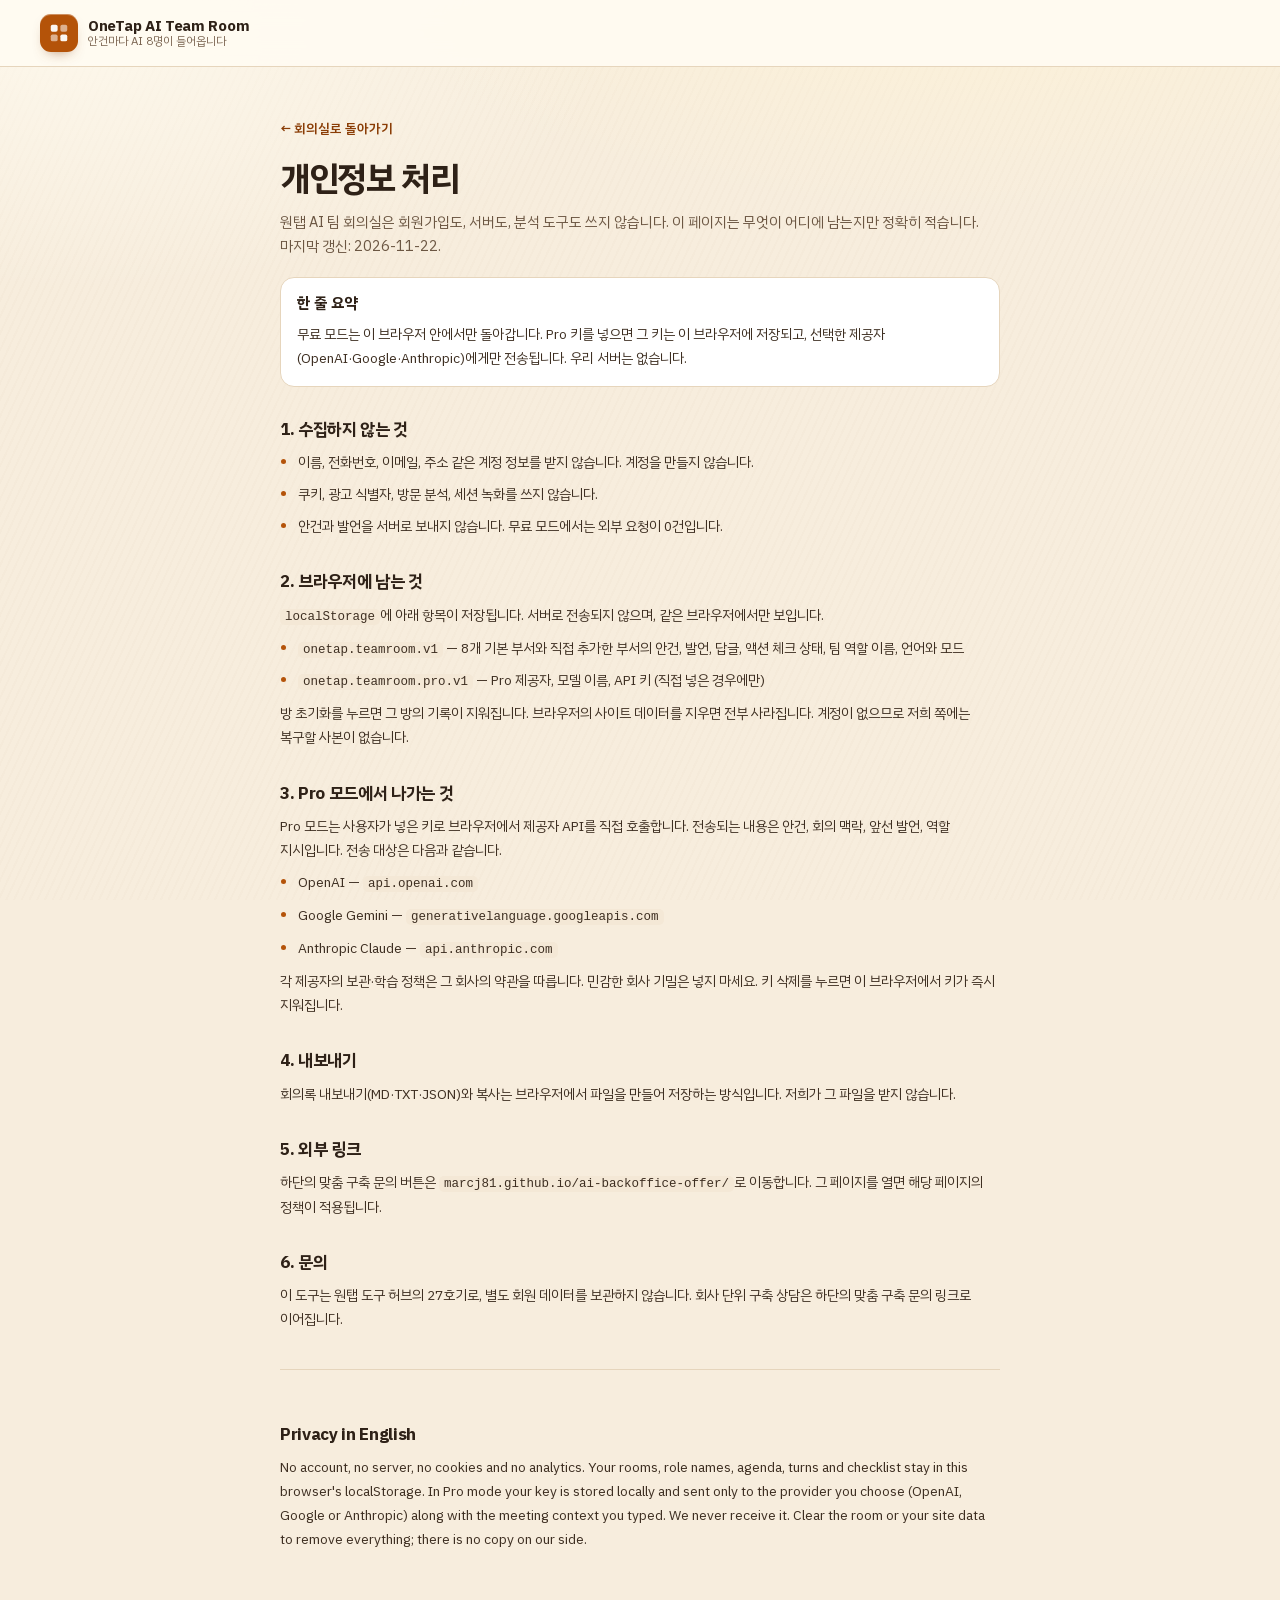
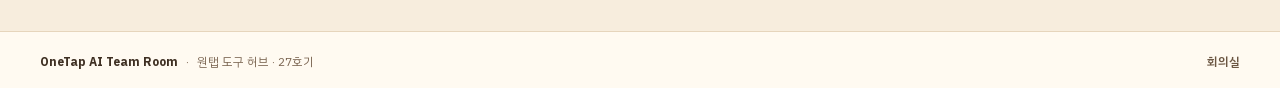
==== commit d346f598: "디자인·영상·영업 전담 AI 임명(8역할) + 프로젝트별 팀 아웃풋 패널" ====
--- a/privacy.html
+++ b/privacy.html
@@ -37,7 +37,7 @@
           <rect x="13.5" y="13.5" width="7.5" height="7.5" rx="2" fill="currentColor" opacity=".95"/>
         </svg>
       </span>
-      <span class="brand__text"><strong>OneTap AI Team Room</strong><span>안건마다 AI 5명이 들어옵니다</span></span>
+      <span class="brand__text"><strong>OneTap AI Team Room</strong><span>안건마다 AI 8명이 들어옵니다</span></span>
     </a>
   </div>
 </header>
--- a/styles.css
+++ b/styles.css
@@ -1,8 +1,11 @@
 /* ============================================================================
-   OneTap AI Team Room · styles.css  v1.0.0
-   Design: A — white bento. Page #F8FAFC, cards #FFFFFF, 1px #E2E8F0,
-   18px cards, single cobalt accent #2563EB. Shadow only on hover.
-   Light only. Text contrast >= 4.5:1. 44px touch targets. 390px no overflow.
+   OneTap AI Team Room · styles.css  v2.0.0
+   Design: warm clay studio. Page #F7EDDD (oatmeal), cards #FFFCF6, 1px
+   #E6D5BC, 18px cards, one burnt-sienna accent #B45309, walnut frames and
+   terracotta / mustard / sage points. The HQ stage is a wood-framed diorama:
+   generated clay miniature rooms (WebP) with drawn clay figures on top.
+   Light only, no neon. Text contrast >= 4.5:1. 44px touch targets.
+   390px no overflow.
    ========================================================================== */
 
 @font-face {
@@ -28,37 +31,40 @@
 }
 
 :root {
-  --bg: #f8fafc;
-  --surface: #ffffff;
-  --surface-2: #f1f5f9;
-  --surface-3: #e9eff6;
-  --ink: #0f172a;
-  --ink-2: #1e293b;
-  --muted: #475569;
-  --muted-2: #64748b;
-  --line: #e2e8f0;
-  --line-2: #cbd5e1;
-  --accent: #2563eb;
-  --accent-ink: #1e40af;
-  --accent-deep: #1e40af;
-  --accent-soft: #eff6ff;
-  --accent-line: #bfdbfe;
-  --ok: #0f7b4f;
-  --ok-soft: #ecfdf5;
-  --ok-line: #b7ead4;
-  --warn: #92400e;
-  --warn-soft: #fffbeb;
-  --warn-line: #fde68a;
-  --danger: #b42318;
-  --danger-soft: #fef3f2;
-  --danger-line: #fadbd7;
-  --violet: #5b21b6;
-  --violet-soft: #f5f3ff;
+  --bg: #f7eddd;
+  --surface: #fffcf6;
+  --surface-2: #f4e8d6;
+  --surface-3: #eddfc8;
+  --ink: #2e2117;
+  --ink-2: #3e2f22;
+  --muted: #6b5642;
+  --muted-2: #7a6450;
+  --line: #e6d5bc;
+  --line-2: #d3bc9c;
+  --accent: #b45309;
+  --accent-ink: #8a3d06;
+  --accent-deep: #7c3605;
+  --accent-soft: #fceee0;
+  --accent-line: #efcfae;
+  --ok: #3f7a4a;
+  --ok-soft: #eff4e6;
+  --ok-line: #cbdfc0;
+  --warn: #8a5a0b;
+  --warn-soft: #fbf1da;
+  --warn-line: #ebd6a6;
+  --danger: #a62e1b;
+  --danger-soft: #fbebe5;
+  --danger-line: #f0cfc3;
+  --violet: #6b4a6e;
+  --violet-soft: #f6eef5;
+  --wood: #b98a5a;
+  --wood-2: #a2743f;
+  --wood-hi: #dcc09a;
   --radius: 18px;
   --radius-sm: 12px;
   --radius-xs: 10px;
-  --shadow: 0 1px 2px rgba(15, 23, 42, .04), 0 8px 24px -16px rgba(15, 23, 42, .18);
-  --shadow-lift: 0 2px 4px rgba(15, 23, 42, .05), 0 24px 48px -24px rgba(15, 23, 42, .28);
+  --shadow: 0 1px 2px rgba(74, 46, 20, .05), 0 8px 24px -16px rgba(74, 46, 20, .22);
+  --shadow-lift: 0 2px 4px rgba(74, 46, 20, .07), 0 24px 48px -24px rgba(74, 46, 20, .34);
   --tap: 44px;
   --wrap: 1240px;
   --font: 'PlexKR', 'Apple SD Gothic Neo', 'Malgun Gothic', system-ui, -apple-system, sans-serif;
@@ -76,7 +82,12 @@
 
 body {
   margin: 0;
-  background: var(--bg);
+  background-color: var(--bg);
+  background-image:
+    radial-gradient(1100px 520px at 76% -12%, rgba(255, 244, 214, .9), rgba(255, 244, 214, 0) 62%),
+    radial-gradient(900px 420px at 6% 4%, rgba(255, 251, 240, .75), rgba(255, 251, 240, 0) 60%),
+    repeating-linear-gradient(115deg, rgba(160, 120, 80, .022) 0 2px, transparent 2px 7px);
+  background-attachment: fixed;
   color: var(--ink);
   font-family: var(--font);
   font-size: 15px;
@@ -139,9 +150,9 @@
   position: sticky;
   top: 0;
   z-index: 40;
-  background: rgba(255, 255, 255, .94);
+  background: rgba(255, 251, 242, .92);
   border-bottom: 1px solid var(--line);
-  backdrop-filter: saturate(1.4) blur(12px);
+  backdrop-filter: saturate(1.3) blur(12px);
 }
 
 .topbar__in {
@@ -168,7 +179,7 @@
   display: grid; place-items: center;
   background: var(--accent);
   color: #fff;
-  box-shadow: 0 6px 14px -8px rgba(37, 99, 235, .9);
+  box-shadow: 0 6px 14px -8px rgba(140, 74, 24, .8), inset 0 1px 0 rgba(255, 255, 255, .35);
 }
 .brand__text { display: flex; flex-direction: column; line-height: 1.2; }
 .brand__text strong { font-size: 15px; font-weight: 700; letter-spacing: -.02em; }
@@ -192,11 +203,11 @@
   min-width: 0;
   overflow-x: auto;
   scrollbar-width: thin;
-  scrollbar-color: #cbd5e1 transparent;
+  scrollbar-color: #d3bc9c transparent;
   padding: 2px;
 }
 .rooms::-webkit-scrollbar { height: 4px; }
-.rooms::-webkit-scrollbar-thumb { background: #cbd5e1; border-radius: 999px; }
+.rooms::-webkit-scrollbar-thumb { background: #d3bc9c; border-radius: 999px; }
 
 .room-tab {
   display: inline-flex;
@@ -223,7 +234,7 @@
   width: 24px; height: 24px;
   border-radius: 7px;
   display: grid; place-items: center;
-  background: #fff;
+  background: #fffdf8;
   border: 1px solid var(--line);
   color: var(--muted-2);
   font-size: 10.5px;
@@ -253,7 +264,7 @@
   flex: 0 0 auto;
   min-height: 40px;
   padding: 6px 12px;
-  border: 1px dashed #c7d2e2;
+  border: 1px dashed var(--line-2);
   border-radius: 999px;
   background: transparent;
   color: var(--muted);
@@ -294,9 +305,9 @@
 }
 .seg__btn:hover { color: var(--ink); }
 .seg__btn.is-on {
-  background: #fff;
+  background: #fffdf8;
   color: var(--ink);
-  box-shadow: 0 1px 2px rgba(15, 23, 42, .1);
+  box-shadow: 0 1px 2px rgba(74, 46, 20, .12);
 }
 .seg--mode .seg__btn.is-on { color: var(--accent-ink); }
 
@@ -305,7 +316,7 @@
   display: grid; place-items: center;
   border: 1px solid var(--line);
   border-radius: 11px;
-  background: #fff;
+  background: #fffdf8;
   color: var(--muted);
   transition: color .15s ease, border-color .15s ease, background .15s ease;
 }
@@ -363,7 +374,7 @@
   padding: 7px 12px;
   border: 1px solid var(--line);
   border-radius: 999px;
-  background: #fff;
+  background: #fffdf8;
   font-size: 12.5px;
   font-weight: 600;
   color: var(--ink-2);
@@ -390,7 +401,7 @@
   padding: 12px 14px;
   border: 1px solid var(--line);
   border-radius: 14px;
-  background: #fff;
+  background: #fffdf8;
 }
 .stat--accent { background: var(--accent-soft); border-color: var(--accent-line); }
 .stat--accent .stat__label,
@@ -463,17 +474,17 @@
   background: var(--accent);
   border-color: var(--accent);
   color: #fff;
-  box-shadow: 0 8px 18px -12px rgba(37, 99, 235, .9);
+  box-shadow: 0 10px 20px -14px rgba(140, 74, 24, .95), inset 0 1px 0 rgba(255, 255, 255, .22);
 }
 .btn--primary:hover { background: var(--accent-ink); border-color: var(--accent-ink); }
-.btn--ghost { background: #fff; border-color: var(--line-2); color: var(--ink-2); }
+.btn--ghost { background: #fffdf8; border-color: var(--line-2); color: var(--ink-2); }
 .btn--ghost:hover { border-color: var(--accent-line); background: var(--accent-soft); color: var(--accent-ink); }
 .btn--soft { background: var(--accent-soft); border-color: var(--accent-line); color: var(--accent-ink); }
-.btn--soft:hover { background: #dbeafe; }
+.btn--soft:hover { background: #f8e2cc; }
 .btn--quiet { background: transparent; color: var(--muted); }
 .btn--quiet:hover { background: var(--surface-2); color: var(--ink); }
 .btn--danger { background: var(--danger); border-color: var(--danger); color: #fff; }
-.btn--danger:hover { background: #961e14; border-color: #961e14; }
+.btn--danger:hover { background: #8c2413; border-color: #8c2413; }
 .btn--sm { min-height: 44px; padding: 0 12px; font-size: 12.5px; border-radius: 10px; }
 .btn--block { width: 100%; }
 .btn[disabled] { opacity: .55; cursor: not-allowed; box-shadow: none; }
@@ -511,17 +522,17 @@
   padding: 11px 12px;
   border: 1px solid var(--line-2);
   border-radius: var(--radius-sm);
-  background: #fff;
+  background: #fffdf8;
   font-size: 13.6px;
   line-height: 1.6;
   resize: vertical;
   word-break: keep-all;
 }
-.agenda-input::placeholder { color: #7c8797; }
+.agenda-input::placeholder { color: #8d7a66; }
 .agenda-input:focus {
   outline: none;
   border-color: var(--accent);
-  box-shadow: 0 0 0 3px rgba(37, 99, 235, .14);
+  box-shadow: 0 0 0 3px rgba(180, 83, 9, .16);
 }
 .agenda-meta {
   display: flex;
@@ -544,7 +555,7 @@
   padding: 8px 10px;
   border: 1px solid var(--line);
   border-radius: var(--radius-xs);
-  background: #fbfdff;
+  background: #fffaf0;
   color: var(--ink-2);
   font-size: 12px;
   line-height: 1.45;
@@ -600,17 +611,17 @@
   padding: 7px 4px;
   border-radius: 10px;
 }
-.roster__row:hover { background: #f8fbff; }
+.roster__row:hover { background: #fdf5e9; }
 .avatar {
   width: 32px; height: 32px;
   flex: 0 0 auto;
   display: grid; place-items: center;
   border-radius: 9px;
-  background: color-mix(in srgb, var(--role, #2563eb) 12%, #fff);
-  color: var(--role, #2563eb);
+  background: color-mix(in srgb, var(--role, #b45309) 13%, #fffdf8);
+  color: var(--role, #b45309);
   font-size: 12px;
   font-weight: 800;
-  border: 1px solid color-mix(in srgb, var(--role, #2563eb) 22%, #fff);
+  border: 1px solid color-mix(in srgb, var(--role, #b45309) 24%, #fffdf8);
 }
 .roster__body { min-width: 0; flex: 1; }
 .roster__name {
@@ -637,10 +648,43 @@
   display: block;
   font-size: 11px;
   color: var(--muted-2);
+  line-height: 1.35;
   white-space: nowrap;
   overflow: hidden;
   text-overflow: ellipsis;
 }
+.roster__appointed {
+  display: inline-block;
+  margin-left: 6px;
+  padding: 0 5px;
+  border-radius: 5px;
+  border: 1px solid color-mix(in srgb, var(--role, #b45309) 34%, #fffdf8);
+  background: color-mix(in srgb, var(--role, #b45309) 10%, #fffdf8);
+  color: var(--role, #b45309);
+  font-size: 9px;
+  font-weight: 800;
+  letter-spacing: .06em;
+  vertical-align: 1px;
+}
+.roster__model {
+  display: inline-block;
+  margin-top: 3px;
+  padding: 1px 6px;
+  border-radius: 999px;
+  background: var(--surface-2);
+  border: 1px solid var(--line);
+  color: var(--ink-2);
+  font-size: 10px;
+  font-weight: 800;
+  letter-spacing: .04em;
+}
+.roster__note {
+  margin: 8px 0 0;
+  font-size: 10.6px;
+  line-height: 1.5;
+  color: var(--muted);
+}
+.badge--model { background: var(--surface-2); color: var(--ink-2); border: 1px solid var(--line); }
 .roster__edit { display: flex; gap: 5px; align-items: center; margin-top: 4px; }
 .roster__edit input {
   width: 100%;
@@ -656,7 +700,7 @@
   padding: 0 8px;
   border: 1px solid var(--line-2);
   border-radius: 8px;
-  background: #fff;
+  background: #fffdf8;
   font-size: 11.5px;
   font-weight: 700;
   color: var(--ink-2);
@@ -710,8 +754,8 @@
 .msg:hover { box-shadow: var(--shadow); }
 
 .msg--audit {
-  border-color: #ddd6fe;
-  background: linear-gradient(180deg, #fcfbff, #fff 42%);
+  border-color: #e3d2e3;
+  background: linear-gradient(180deg, #fbf6fb, #fffdf8 42%);
   box-shadow: inset 3px 0 0 var(--violet);
 }
 .msg--user {
@@ -729,8 +773,8 @@
 .msg__tag {
   padding: 1px 6px;
   border-radius: 5px;
-  background: color-mix(in srgb, var(--role, #2563eb) 11%, #fff);
-  color: var(--role, #2563eb);
+  background: color-mix(in srgb, var(--role, #b45309) 12%, #fffdf8);
+  color: var(--role, #b45309);
   font-size: 9.5px;
   font-weight: 800;
   letter-spacing: .05em;
@@ -748,12 +792,12 @@
   padding: 1px 6px;
   border-radius: 999px;
   border: 1px solid var(--line);
-  background: #fff;
+  background: #fffdf8;
   font-size: 9.5px;
   font-weight: 700;
   color: var(--muted);
 }
-.badge--audit { border-color: #ddd6fe; background: var(--violet-soft); color: var(--violet); }
+.badge--audit { border-color: #e3d2e3; background: var(--violet-soft); color: var(--violet); }
 
 .msg__body { margin-top: 10px; display: flex; flex-direction: column; gap: 10px; }
 .block__label {
@@ -790,7 +834,7 @@
   top: .62em;
   width: 4px; height: 4px;
   border-radius: 50%;
-  background: color-mix(in srgb, var(--role, #2563eb) 55%, #fff);
+  background: color-mix(in srgb, var(--role, #b45309) 60%, #fffdf8);
 }
 .msg--audit .block__label { color: var(--violet); }
 .msg__text { font-size: 13.6px; line-height: 1.62; color: var(--ink-2); white-space: pre-wrap; word-break: break-word; }
@@ -859,18 +903,18 @@
 .reply-form textarea:focus {
   outline: none;
   border-color: var(--accent);
-  box-shadow: 0 0 0 3px rgba(37, 99, 235, .13);
+  box-shadow: 0 0 0 3px rgba(180, 83, 9, .15);
 }
 .reply-form__row { display: flex; align-items: center; gap: 8px; justify-content: flex-end; }
 .reply-form__hint { margin-right: auto; font-size: 11px; color: var(--muted-2); }
 
-.msg--thinking { border-style: dashed; background: #fbfdff; }
+.msg--thinking { border-style: dashed; background: #fffaf0; }
 .thinking-head { display: flex; align-items: center; gap: 9px; font-size: 12.5px; color: var(--muted); }
 .skeleton { display: flex; flex-direction: column; gap: 7px; margin-top: 12px; }
 .skeleton span {
   height: 9px;
   border-radius: 999px;
-  background: linear-gradient(90deg, #eef2f7 25%, #e2e8f0 37%, #eef2f7 63%);
+  background: linear-gradient(90deg, #f2e6d3 25%, #e6d5bc 37%, #f2e6d3 63%);
   background-size: 400% 100%;
   animation: shimmer 1.2s ease infinite;
 }
@@ -886,7 +930,7 @@
   padding: 40px 22px;
   border: 1px dashed var(--line-2);
   border-radius: 16px;
-  background: #fff;
+  background: #fffdf8;
   text-align: center;
 }
 .empty__icon {
@@ -928,7 +972,7 @@
   border-radius: 9px;
   cursor: pointer;
 }
-.action:hover { background: #f8fbff; }
+.action:hover { background: #fdf5e9; }
 .action input {
   appearance: none;
   width: 18px; height: 18px;
@@ -936,7 +980,7 @@
   flex: 0 0 auto;
   border: 1.5px solid var(--line-2);
   border-radius: 5px;
-  background: #fff;
+  background: #fffdf8;
   cursor: pointer;
   transition: background .12s ease, border-color .12s ease;
 }
@@ -967,7 +1011,7 @@
   border-radius: 9px;
   font-size: 12.5px;
 }
-.action-add input:focus { outline: none; border-color: var(--accent); box-shadow: 0 0 0 3px rgba(37, 99, 235, .13); }
+.action-add input:focus { outline: none; border-color: var(--accent); box-shadow: 0 0 0 3px rgba(180, 83, 9, .15); }
 
 /* ── export / summary ────────────────────────────────────────────────── */
 
@@ -986,7 +1030,7 @@
   padding: 9px 10px;
   border: 1px solid var(--line);
   border-radius: 10px;
-  background: #fbfdff;
+  background: #fffaf0;
 }
 .summary-grid dt { font-size: 10.5px; color: var(--muted-2); }
 .summary-grid dd { font-size: 17px; font-weight: 800; letter-spacing: -.02em; color: var(--ink); }
@@ -1007,16 +1051,19 @@
 .cta__card {
   padding: 26px 28px;
   border-radius: 20px;
-  background-color: #0f172a;
-  background-image: linear-gradient(135deg, #0f172a 0%, #16264a 55%, #1e3a8a 100%);
-  color: #fff;
+  background-color: #7a4a22;
+  background-image:
+    radial-gradient(120% 140% at 88% 0%, rgba(255, 214, 150, .3), rgba(255, 214, 150, 0) 58%),
+    linear-gradient(135deg, #8c5a2c 0%, #74431f 54%, #5c3416 100%);
+  color: #fff6e6;
+  box-shadow: inset 0 1px 0 rgba(255, 255, 255, .28), 0 18px 40px -30px rgba(90, 52, 20, .9);
 }
 .cta__eyebrow {
   font-size: 11px;
   font-weight: 800;
   letter-spacing: .1em;
   text-transform: uppercase;
-  color: #93b4ff;
+  color: #ffd9a3;
 }
 .cta__title {
   max-width: 26em;
@@ -1032,17 +1079,17 @@
   margin-top: 8px;
   font-size: 13.4px;
   line-height: 1.65;
-  color: #cbd5e1;
+  color: #f7e3c6;
   word-break: keep-all;
 }
 .cta__foot { display: flex; align-items: center; gap: 12px; flex-wrap: wrap; margin-top: 16px; }
-.cta__foot .btn--primary { background: #fff; border-color: #fff; color: #0f172a; box-shadow: none; }
-.cta__foot .btn--primary:hover { background: #e8f0ff; border-color: #e8f0ff; color: #0f172a; }
-.cta__note { font-size: 11.5px; color: #a9b8cf; }
+.cta__foot .btn--primary { background: #fff4e0; border-color: #fff4e0; color: #4a2a10; box-shadow: none; }
+.cta__foot .btn--primary:hover { background: #ffe3bf; border-color: #ffe3bf; color: #4a2a10; }
+.cta__note { font-size: 11.5px; color: #f3d9b4; }
 
 /* ── footer ──────────────────────────────────────────────────────────── */
 
-.foot { margin-top: 14px; border-top: 1px solid var(--line); background: #fff; }
+.foot { margin-top: 14px; border-top: 1px solid var(--line); background: #fffaf1; }
 .foot__in {
   display: flex;
   align-items: center;
@@ -1071,7 +1118,7 @@
 .modal__backdrop {
   position: absolute;
   inset: 0;
-  background: rgba(15, 23, 42, .46);
+  background: rgba(58, 36, 18, .42);
   backdrop-filter: blur(2px);
 }
 .modal__panel {
@@ -1080,7 +1127,7 @@
   max-height: calc(100vh - 40px);
   overflow-y: auto;
   padding: 20px 22px 22px;
-  background: #fff;
+  background: #fffcf6;
   border-radius: 20px;
   box-shadow: var(--shadow-lift);
   animation: rise .18s ease both;
@@ -1122,13 +1169,13 @@
   padding: 0 11px;
   border: 1px solid var(--line-2);
   border-radius: 10px;
-  background: #fff;
+  background: #fffdf8;
   font-size: 13.5px;
 }
 .field input:focus, .field select:focus {
   outline: none;
   border-color: var(--accent);
-  box-shadow: 0 0 0 3px rgba(37, 99, 235, .13);
+  box-shadow: 0 0 0 3px rgba(180, 83, 9, .15);
 }
 .hint { font-size: 10.8px; line-height: 1.5; color: var(--muted-2); }
 .pro-status {
@@ -1157,8 +1204,8 @@
   max-width: min(92vw, 420px);
   padding: 10px 16px;
   border-radius: 999px;
-  background: #0f172a;
-  color: #fff;
+  background: #3b2a1c;
+  color: #fff7ea;
   font-size: 12.5px;
   font-weight: 600;
   text-align: center;
@@ -1169,14 +1216,19 @@
 }
 .toast.is-on { opacity: 1; transform: translateX(-50%) translateY(0); }
 
-/* ── AI HQ live control room ──────────────────────────────────────────── */
+/* ── AI HQ live control room: a wood-framed clay diorama ─────────────── */
 
 .hq { padding-top: 14px; }
 .hq__card {
-  background: var(--surface);
-  border: 1px solid var(--line);
-  border-radius: var(--radius);
-  padding: 14px;
+  position: relative;
+  overflow: hidden;
+  background:
+    radial-gradient(120% 80% at 82% -6%, rgba(255, 247, 224, .95), rgba(255, 247, 224, 0) 58%),
+    linear-gradient(180deg, #fffdf7 0%, #fbf1e0 100%);
+  border: 1px solid #e4d0b0;
+  border-radius: 22px;
+  padding: 14px 14px 16px;
+  box-shadow: inset 0 1px 0 #fffdf8, 0 26px 50px -44px rgba(90, 52, 20, .85);
   min-width: 0;
 }
 .hq__top {
@@ -1235,9 +1287,10 @@
   gap: 1px;
   min-width: 90px;
   padding: 7px 10px 8px;
-  border: 1px solid var(--line);
+  border: 1px solid #e4d0b0;
   border-radius: 12px;
-  background: #fff;
+  background: #fffcf4;
+  box-shadow: inset 0 1px 0 #fff;
 }
 .hud__cell--rate { min-width: 138px; }
 .hud__label {
@@ -1257,7 +1310,7 @@
   margin-top: 5px;
   height: 5px;
   border-radius: 999px;
-  background: var(--surface-3);
+  background: #ece0cb;
   overflow: hidden;
 }
 .hud__bar span {
@@ -1265,149 +1318,289 @@
   width: 0;
   height: 100%;
   border-radius: 999px;
-  background: linear-gradient(90deg, var(--accent), var(--accent-deep));
+  background: linear-gradient(90deg, var(--accent), #d08a3e);
   transition: width .5s cubic-bezier(.22, .8, .24, 1);
 }
 
-/* multiview wall + central room */
+/* the stage = a room shell: warm plaster, wood skirting, one long sunbeam */
 .hq__stage {
+  position: relative;
   display: grid;
-  grid-template-columns: minmax(0, .9fr) minmax(0, 1.36fr) minmax(0, .9fr);
+  grid-template-columns: repeat(4, minmax(0, 1fr));
   gap: 10px;
-  align-items: stretch;
-}
-.hq__rail {
-  display: grid;
-  grid-template-columns: repeat(2, minmax(0, 1fr));
-  grid-auto-rows: minmax(0, 1fr);
-  gap: 8px;
+  align-items: start;
+  padding: 10px;
+  border-radius: 18px;
+  background:
+    radial-gradient(90% 60% at 74% 0%, rgba(255, 240, 205, .95), rgba(255, 240, 205, 0) 62%),
+    linear-gradient(180deg, #f8e9cf 0%, #f2dfc2 58%, #eed7b6 100%);
+  box-shadow: inset 0 0 0 1px #e6d1ad, inset 0 10px 18px -14px rgba(120, 78, 38, .45);
+}
+.hq__stage::before {
+  content: '';
+  position: absolute;
+  inset: 0;
+  border-radius: 18px;
+  background:
+    linear-gradient(114deg, rgba(255, 250, 232, .75) 0%, rgba(255, 250, 232, .28) 22%, rgba(255, 250, 232, 0) 42%),
+    repeating-linear-gradient(64deg, rgba(150, 110, 70, .05) 0 1px, transparent 1px 26px),
+    repeating-linear-gradient(-64deg, rgba(150, 110, 70, .05) 0 1px, transparent 1px 26px);
+  pointer-events: none;
+  z-index: 0;
+}
+.hq__stage > * { position: relative; z-index: 1; }
+.hq__stage > .mroom { grid-column: 1 / -1; }
+.hq__rail { display: contents; }
+
+/* ── one department = one framed clay room ────────────────────────────── */
+.monitor {
+  position: relative;
+  z-index: 1;
+  display: flex;
+  flex-direction: column;
   min-width: 0;
-  margin: 0;
-  padding: 0;
-  list-style: none;
-}
-
-.monitor {
-  display: flex;
-  flex-direction: column;
-  gap: 6px;
-  min-width: 0;
-  padding: 8px 9px;
-  border: 1px solid var(--line);
-  border-radius: 12px;
-  background: #fff;
-  transition: border-color .2s ease, background-color .2s ease;
-}
-.monitor__head { display: flex; align-items: center; gap: 6px; min-width: 0; }
+  padding: 3px;
+  border: 0;
+  border-radius: 14px;
+  background: linear-gradient(158deg, #e3c69c 0%, #c9a173 46%, #b1804f 100%);
+  box-shadow:
+    inset 0 1px 0 rgba(255, 246, 226, .75),
+    inset 0 -1px 0 rgba(92, 58, 24, .28),
+    0 12px 22px -18px rgba(92, 58, 24, .9);
+  overflow: hidden;
+  transition: box-shadow .2s ease, transform .2s ease;
+}
+.monitor__scene {
+  position: relative;
+  aspect-ratio: 220 / 136;
+  border-radius: 11px 11px 4px 4px;
+  overflow: hidden;
+  background: #e9d7ba;
+  box-shadow: inset 0 0 0 1px rgba(92, 58, 24, .22), inset 0 1px 6px rgba(92, 58, 24, .18);
+}
+.monitor__bg {
+  position: absolute;
+  inset: 0;
+  width: 100%;
+  height: 100%;
+  object-fit: cover;
+  object-position: 50% 46%;
+  display: block;
+}
+.monitor__light {
+  position: absolute;
+  inset: 0;
+  background: linear-gradient(112deg, rgba(255, 246, 216, .34) 0%, rgba(255, 246, 216, .06) 34%, rgba(255, 246, 216, 0) 54%);
+  pointer-events: none;
+}
+.monitor__shade {
+  position: absolute;
+  inset: 0;
+  background:
+    linear-gradient(180deg, rgba(64, 40, 18, 0) 58%, rgba(64, 40, 18, .2) 100%),
+    radial-gradient(130% 100% at 50% 28%, rgba(64, 40, 18, 0) 52%, rgba(64, 40, 18, .16) 100%);
+  pointer-events: none;
+}
+.monitor__figure {
+  position: absolute;
+  left: 50%;
+  bottom: 1.5%;
+  width: 30%;
+  transform: translateX(-50%);
+  pointer-events: none;
+}
+.monitor__figure .fig {
+  width: 100%;
+  height: auto;
+  display: block;
+  filter: drop-shadow(0 2px 2px rgba(74, 44, 18, .42));
+}
+.monitor__figure.is-empty { display: none; }
+
+/* the line a live monitor is typing, over the figure's head */
+.monitor__say {
+  position: absolute;
+  left: 50%;
+  top: 35px;
+  z-index: 3;
+  transform: translateX(-50%);
+  max-width: 88%;
+  padding: 2px 7px 6px;
+  border: 1px solid #e6d3b6;
+  border-radius: 8px;
+  background: rgba(255, 252, 244, .96);
+  box-shadow: 0 6px 14px -12px rgba(74, 44, 18, .9);
+  font-size: 8.6px;
+  line-height: 1.32;
+  font-weight: 600;
+  color: var(--ink-2);
+  text-align: center;
+  word-break: keep-all;
+  display: -webkit-box;
+  -webkit-line-clamp: 2;
+  -webkit-box-orient: vertical;
+  max-height: 2.85em;
+  overflow: hidden;
+  animation: sayIn .22s ease both;
+}
+.monitor__say::after {
+  content: '';
+  position: absolute;
+  left: 50%;
+  bottom: -4px;
+  width: 7px; height: 7px;
+  margin-left: -3.5px;
+  background: rgba(255, 252, 244, .96);
+  border-right: 1px solid #e6d3b6;
+  border-bottom: 1px solid #e6d3b6;
+  transform: rotate(45deg);
+}
+@keyframes sayIn { from { opacity: 0; transform: translate(-50%, -3px); } to { opacity: 1; transform: translate(-50%, 0); } }
+
+.monitor__head {
+  position: absolute;
+  top: 5px; left: 5px;
+  z-index: 3;
+  display: flex;
+  align-items: center;
+  gap: 4px;
+  max-width: calc(100% - 12px);
+  padding: 2px 7px 2px 3px;
+  border: 1px solid rgba(92, 58, 24, .16);
+  border-radius: 999px;
+  background: rgba(255, 251, 241, .93);
+  box-shadow: 0 2px 6px -4px rgba(74, 44, 18, .9);
+}
 .monitor__glyph {
   flex: 0 0 auto;
   display: inline-grid;
   place-items: center;
-  width: 19px; height: 19px;
-  border: 1px solid transparent;
-  border-radius: 6px;
-  background: var(--surface-2);
+  width: 17px; height: 17px;
+  border-radius: 5px;
+  background: #f1e3cc;
   color: var(--muted);
-  font-size: 9.5px;
+  font-size: 9px;
   font-weight: 800;
 }
 .monitor__name {
-  font-size: 11.5px;
-  font-weight: 700;
+  font-size: 11px;
+  font-weight: 800;
   color: var(--ink-2);
   white-space: nowrap;
   overflow: hidden;
   text-overflow: ellipsis;
 }
-.monitor__screen {
-  flex: 1;
-  display: flex;
-  align-items: center;
-  gap: 6px;
-  min-height: 42px;
-  padding: 6px 7px;
-  border: 1px solid var(--line);
-  border-radius: 9px;
-  background-color: var(--surface-2);
-  background-image: repeating-linear-gradient(0deg, rgba(15, 23, 42, .035) 0 1px, transparent 1px 5px);
-}
-.monitor__avatar {
-  flex: 0 0 auto;
-  display: inline-grid;
-  place-items: center;
-  width: 22px; height: 22px;
-  border-radius: 50%;
-  background: var(--role, var(--accent));
-  color: #fff;
-  font-size: 9.5px;
-  font-weight: 800;
-}
-.monitor__avatar.is-idle { background: #fff; border: 1px dashed var(--line-2); color: var(--muted-2); }
-.monitor__feed { display: flex; flex-direction: column; gap: 1px; min-width: 0; }
+.monitor__plate {
+  display: flex;
+  flex-direction: column;
+  gap: 1px;
+  min-width: 0;
+  padding: 5px 8px 1px;
+  background: #fffaf1;
+}
 .monitor__role {
-  font-size: 9.6px;
-  font-weight: 700;
+  font-size: 9.4px;
+  font-weight: 800;
   color: var(--muted-2);
   white-space: nowrap;
   overflow: hidden;
   text-overflow: ellipsis;
 }
 .monitor__line {
-  font-size: 10.4px;
-  line-height: 1.35;
+  font-size: 10.2px;
+  line-height: 1.32;
   color: var(--muted);
   display: -webkit-box;
   -webkit-line-clamp: 2;
   -webkit-box-orient: vertical;
   overflow: hidden;
   word-break: keep-all;
-}
-.monitor__foot { display: flex; align-items: center; justify-content: space-between; gap: 6px; }
+  min-height: 13.4px;
+}
+.monitor__foot {
+  display: flex;
+  align-items: center;
+  justify-content: space-between;
+  gap: 6px;
+  padding: 0 8px 5px;
+  padding-bottom: 5px;
+  border-radius: 0 0 10px 10px;
+  background: #fffaf1;
+}
 .monitor__badge {
   display: inline-flex;
   align-items: center;
   gap: 4px;
-  font-size: 9.2px;
-  font-weight: 800;
-  letter-spacing: .06em;
+  font-size: 8.8px;
+  font-weight: 800;
+  letter-spacing: .05em;
   color: var(--muted-2);
   white-space: nowrap;
 }
 .monitor__badge i { width: 5px; height: 5px; border-radius: 50%; background: currentColor; }
 .monitor__stat { font-size: 9.2px; color: var(--muted-2); white-space: nowrap; }
 
-.monitor.is-current .monitor__glyph { background: var(--accent-soft); border-color: var(--accent-line); color: var(--accent-ink); }
-.monitor.is-live { border-color: var(--accent); background: var(--accent-soft); }
-.monitor.is-live .monitor__screen { border-color: var(--accent-line); background-color: #fff; }
+.monitor.is-current { box-shadow: inset 0 1px 0 rgba(255, 246, 226, .75), 0 0 0 2px var(--accent-line), 0 12px 22px -18px rgba(92, 58, 24, .9); }
+.monitor.is-current .monitor__glyph { background: var(--accent-soft); color: var(--accent-ink); }
+.monitor.is-live { box-shadow: inset 0 1px 0 rgba(255, 246, 226, .75), 0 0 0 2px #c9603f, 0 14px 26px -18px rgba(166, 46, 27, .7); }
 .monitor.is-live .monitor__badge { color: var(--danger); }
 .monitor.is-live .monitor__badge i { background: var(--danger); animation: beacon 1.2s ease-in-out infinite; }
-.monitor.is-live .monitor__avatar { box-shadow: 0 0 0 3px rgba(220, 38, 38, .16); }
-.monitor.is-live .monitor__glyph { background: #fff; border-color: var(--accent-line); color: var(--accent-ink); }
-.monitor.is-done { border-color: var(--line-2); }
+.monitor.is-live .monitor__glyph { background: #fff6ee; color: var(--danger); }
+.monitor.is-done { box-shadow: inset 0 1px 0 rgba(255, 246, 226, .75), 0 0 0 1px rgba(63, 122, 74, .4), 0 12px 22px -18px rgba(92, 58, 24, .9); }
 .monitor.is-done .monitor__badge { color: var(--ok); }
-.monitor.is-done .monitor__glyph { background: var(--ok-soft); border-color: var(--ok-line); color: var(--ok); }
-
-/* central meeting room */
+.monitor.is-done .monitor__badge i { background: var(--ok); }
+.monitor.is-done .monitor__glyph { background: var(--ok-soft); color: var(--ok); }
+
+/* the figure moves only while that desk is on air */
+.monitor.is-live .monitor__figure .fig { animation: figBreathe 1.9s ease-in-out infinite; }
+@keyframes figBreathe {
+  0%, 100% { transform: translateY(0); }
+  50% { transform: translateY(-1.6px); }
+}
+.fig__arm { transform-box: fill-box; transform-origin: 50% 12%; }
+.monitor.is-live .fig__arm--l { animation: clayTypeL .7s ease-in-out infinite alternate; }
+.monitor.is-live .fig__arm--r { animation: clayTypeR .7s ease-in-out infinite alternate; }
+@keyframes clayTypeL { from { transform: rotate(0deg); } to { transform: rotate(-5deg); } }
+@keyframes clayTypeR { from { transform: rotate(0deg); } to { transform: rotate(5deg); } }
+.fig__eyes { transform-box: fill-box; transform-origin: 50% 50%; animation: clayBlink 6.4s ease-in-out infinite; }
+@keyframes clayBlink {
+  0%, 92%, 100% { transform: scaleY(1); }
+  95% { transform: scaleY(.12); }
+}
+
+/* ── central meeting room: wood table, clay crew, warm wall ───────────── */
 .mroom {
+  position: relative;
   display: flex;
   flex-direction: column;
-  gap: 7px;
+  gap: 6px;
   min-width: 0;
-  padding: 10px 10px 9px;
-  border: 1px solid var(--line);
-  border-radius: 14px;
-  background: linear-gradient(180deg, #ffffff 0%, #f8fafc 100%);
-  transition: border-color .25s ease, box-shadow .25s ease;
-}
-.mroom[data-state="live"] { border-color: var(--accent); box-shadow: 0 0 0 3px rgba(37, 99, 235, .09); }
-.mroom[data-state="done"] { border-color: var(--line-2); }
-.mroom__head { display: flex; align-items: center; justify-content: space-between; gap: 8px; }
+  padding: 9px;
+  border: 1px solid #e4d0b0;
+  border-radius: 18px;
+  background: linear-gradient(180deg, #fffdf6 0%, #fbf2e2 100%);
+  box-shadow: inset 0 1px 0 #fffdf8, 0 18px 32px -28px rgba(92, 58, 24, .9);
+  overflow: hidden;
+  transition: box-shadow .25s ease;
+}
+.mroom[data-state="live"] { box-shadow: inset 0 1px 0 rgba(255, 246, 226, .75), 0 0 0 2px #c9603f, 0 18px 34px -24px rgba(166, 46, 27, .75); }
+.mroom[data-state="done"] { box-shadow: inset 0 1px 0 rgba(255, 246, 226, .75), 0 0 0 1px rgba(63, 122, 74, .45), 0 16px 30px -24px rgba(92, 58, 24, .95); }
+.mroom__head {
+  position: relative;
+  z-index: 3;
+  display: flex;
+  align-items: center;
+  justify-content: space-between;
+  gap: 8px;
+  margin: 0 1px;
+  padding: 0 2px;
+}
 .mroom__title { font-size: 12.5px; font-weight: 800; letter-spacing: -.02em; color: var(--ink); }
 .mroom__tag {
   padding: 2px 8px;
   border: 1px solid var(--line-2);
   border-radius: 999px;
-  background: #fff;
+  background: #fffdf8;
   color: var(--muted);
   font-size: 9.4px;
   font-weight: 800;
@@ -1416,6 +1609,11 @@
 .mroom[data-state="live"] .mroom__tag { border-color: var(--danger-line); background: var(--danger-soft); color: var(--danger); }
 .mroom[data-state="done"] .mroom__tag { border-color: var(--ok-line); background: var(--ok-soft); color: var(--ok); }
 .mroom__agenda {
+  position: relative;
+  z-index: 3;
+  margin: 0 2px;
+  padding: 3px 2px 4px;
+  border-bottom: 1px dashed #e6d3b6;
   font-size: 10.4px;
   line-height: 1.4;
   color: var(--muted);
@@ -1424,37 +1622,75 @@
   text-overflow: ellipsis;
 }
 .mroom__agenda b { margin-right: 2px; font-weight: 800; color: var(--muted-2); }
-.mroom__seats { display: flex; justify-content: center; gap: 5px; }
+
+.mroom__floor {
+  position: relative;
+  z-index: 2;
+  width: 100%;
+  margin: 0;
+  aspect-ratio: 1300 / 500;
+  border-radius: 13px;
+  overflow: hidden;
+  box-shadow: inset 0 0 0 3px #b98a5a, inset 0 0 0 4px rgba(255, 244, 220, .5), inset 0 2px 10px rgba(92, 58, 24, .25);
+}
+.mroom__bg {
+  position: absolute;
+  inset: 0;
+  width: 100%;
+  height: 100%;
+  object-fit: cover;
+  object-position: 50% 52%;
+  display: block;
+}
+.mroom__sun {
+  position: absolute;
+  inset: 0;
+  border-radius: 13px;
+  background:
+    linear-gradient(112deg, rgba(255, 246, 214, .34) 0%, rgba(255, 246, 214, .06) 34%, rgba(255, 246, 214, 0) 54%),
+    radial-gradient(130% 100% at 50% 118%, rgba(64, 40, 18, .28), rgba(64, 40, 18, 0) 60%);
+  pointer-events: none;
+}
+.mroom__seats { display: flex; justify-content: center; align-items: flex-end; gap: 2px; min-width: 0; position: absolute; left: 4%; right: 4%; }
+.mroom__seats--back { top: 30%; align-items: flex-start; z-index: 2; }
+.mroom__seats--back .seat { flex-direction: column-reverse; padding-bottom: 0; }
+.mroom__seats--back .seat__body { margin-bottom: 1px; }
+.mroom__seats--front { top: 66%; z-index: 4; }
 
 .seat {
   flex: 1 1 0;
   display: flex;
-  align-items: center;
-  gap: 5px;
+  flex-direction: column;
+  align-items: center;
+  gap: 1px;
   min-width: 0;
-  max-width: 150px;
-  padding: 5px 6px;
-  border: 1px solid var(--line);
-  border-radius: 10px;
-  background: #fff;
-  transition: border-color .2s ease, box-shadow .2s ease;
-}
-.seat__avatar {
-  flex: 0 0 auto;
-  display: inline-grid;
-  place-items: center;
-  width: 18px; height: 18px;
-  border: 1px dashed var(--line-2);
-  border-radius: 50%;
-  background: var(--surface-2);
-  color: var(--muted-2);
-  font-size: 8.5px;
-  font-weight: 800;
-}
-.seat__body { display: flex; flex-direction: column; min-width: 0; }
+  max-width: 132px;
+  padding: 2px 4px 4px;
+  border: 1px solid transparent;
+  border-radius: 12px;
+  background: transparent;
+  transition: border-color .2s ease, background-color .2s ease;
+}
+.seat__avatar { display: block; width: 100%; max-width: 50px; }
+.seat__avatar .fig { display: block; width: 100%; height: auto; filter: drop-shadow(0 3px 3px rgba(74, 44, 18, .34)); }
+.seat__body {
+  position: relative;
+  z-index: 4;
+  display: flex;
+  flex-direction: column;
+  align-items: center;
+  min-width: 0;
+  max-width: 100%;
+  padding: 1px 7px 2px;
+  border: 1px solid rgba(92, 58, 24, .14);
+  border-radius: 8px;
+  background: rgba(255, 251, 241, .95);
+  box-shadow: 0 4px 10px -10px rgba(74, 44, 18, .9);
+}
 .seat__name {
+  max-width: 100%;
   font-size: 10px;
-  font-weight: 700;
+  font-weight: 800;
   color: var(--ink-2);
   white-space: nowrap;
   overflow: hidden;
@@ -1467,28 +1703,64 @@
   color: var(--muted-2);
   white-space: nowrap;
 }
-.seat.is-wait .seat__avatar,
-.seat.is-live .seat__avatar,
-.seat.is-done .seat__avatar { background: var(--role, var(--accent)); border: 1px solid transparent; color: #fff; }
-.seat.is-live { border-color: var(--accent); box-shadow: 0 0 0 3px rgba(37, 99, 235, .14); }
-.seat.is-live .seat__avatar { box-shadow: 0 0 0 3px rgba(220, 38, 38, .2); }
+.seat.is-empty { opacity: .94; }
+.seat.is-live { border-color: rgba(201, 96, 63, .55); background: transparent; box-shadow: 0 0 0 3px rgba(201, 96, 63, .14), 0 8px 18px -16px rgba(166, 46, 27, .9); }
 .seat.is-live .seat__badge { color: var(--danger); }
+.seat.is-live .seat__avatar { animation: seatBob 1.5s ease-in-out infinite; }
+.seat.is-live .fig__arm--r { animation: clayHandUp 1.1s ease-in-out infinite alternate; transform-box: fill-box; transform-origin: 30% 80%; }
 .seat.is-done .seat__badge { color: var(--ok); }
+@keyframes seatBob {
+  0%, 100% { transform: translateY(0); }
+  50% { transform: translateY(-3px); }
+}
+@keyframes clayHandUp {
+  from { transform: rotate(0deg); }
+  to { transform: rotate(-7deg); }
+}
 
 .mroom__table {
-  display: flex;
-  align-items: center;
-  justify-content: center;
-  min-height: 96px;
-  padding: 10px 22px;
-  border: 1px solid var(--accent-line);
-  border-radius: 999px;
-  background: radial-gradient(120% 150% at 50% 0%, #ffffff 0%, #eef4ff 65%, #e4edfc 100%);
+  position: absolute;
+  z-index: 3;
+  left: 10%;
+  right: 10%;
+  top: 47%;
+  height: 31%;
+  display: block;
   text-align: center;
-  transition: border-color .25s ease;
-}
-.mroom[data-state="live"] .mroom__table { border-color: var(--accent); }
-.mroom__air { display: flex; flex-direction: column; align-items: center; gap: 3px; min-width: 0; }
+}
+.mroom__tabletop { position: absolute; inset: 0; width: 100%; height: 100%; display: block; }
+.mroom[data-state="live"] .mroom__glow { animation: wsGlow 2.2s ease-in-out infinite; }
+@keyframes wsGlow { 0%, 100% { opacity: .45; } 50% { opacity: .95; } }
+.mroom__air {
+  position: absolute;
+  left: 50%;
+  top: 4%;
+  transform: translateX(-50%);
+  z-index: 5;
+  display: flex;
+  flex-direction: column;
+  align-items: center;
+  gap: 2px;
+  width: max-content;
+  max-width: 46%;
+  padding: 5px 11px 6px;
+  border: 1px solid #e6d3b6;
+  border-radius: 14px;
+  background: rgba(255, 252, 244, .97);
+  box-shadow: 0 16px 28px -22px rgba(74, 44, 18, .95);
+  animation: sayIn .22s ease both;
+}
+.mroom__air::after {
+  content: '';
+  position: absolute;
+  left: 50%; bottom: -6px;
+  width: 10px; height: 10px;
+  margin-left: -5px;
+  background: rgba(255, 252, 244, .97);
+  border-right: 1px solid #e6d3b6;
+  border-bottom: 1px solid #e6d3b6;
+  transform: rotate(45deg);
+}
 .mroom__airhead {
   display: inline-flex;
   align-items: center;
@@ -1508,26 +1780,107 @@
   letter-spacing: -.01em;
 }
 .mroom__bubble {
-  font-size: 11px;
-  line-height: 1.4;
+  font-size: 10.2px;
+  line-height: 1.42;
   font-weight: 600;
   color: var(--ink-2);
   display: -webkit-box;
-  -webkit-line-clamp: 2;
+  -webkit-line-clamp: 3;
   -webkit-box-orient: vertical;
   overflow: hidden;
   word-break: keep-all;
 }
 .mroom__note {
-  max-width: 32ch;
+  position: absolute;
+  left: 50%;
+  top: 5%;
+  transform: translateX(-50%);
+  z-index: 5;
+  width: max-content;
+  max-width: 40ch;
+  padding: 4px 10px;
+  border-radius: 10px;
+  background: rgba(255, 250, 240, .92);
   font-size: 10.6px;
   line-height: 1.45;
   color: var(--muted);
   word-break: keep-all;
 }
-.mroom__foot { font-size: 9.4px; color: var(--muted-2); text-align: center; }
+.mroom__foot {
+  position: relative;
+  z-index: 3;
+  margin: 0 4px 1px;
+  padding: 1px 2px 0;
+  font-size: 9.4px;
+  color: var(--muted-2);
+  text-align: center;
+}
 
 /* ── responsive ──────────────────────────────────────────────────────── */
+
+/* ── projects & team outputs ──────────────────────── */
+.projects { padding-top: 14px; }
+.projects__card {
+  padding: 16px 18px 18px;
+  border: 1px solid var(--line);
+  border-radius: 18px;
+  background: var(--surface);
+}
+.projects__head { display: flex; align-items: flex-start; justify-content: space-between; gap: 14px; flex-wrap: wrap; }
+.projects__id { min-width: 0; }
+.projects__title { margin: 0 0 4px; font-size: 16.5px; letter-spacing: -.01em; color: var(--ink); }
+.projects__sub { margin: 0; max-width: 62ch; font-size: 12.4px; line-height: 1.5; color: var(--muted); }
+.projects__filters { display: inline-flex; gap: 2px; padding: 3px; border: 1px solid var(--line); border-radius: 999px; background: var(--surface-2); }
+.projects__filters .seg__btn { min-height: 34px; padding: 0 12px; border-radius: 999px; font-size: 11.5px; }
+.projects__body { display: grid; grid-template-columns: minmax(240px, 320px) minmax(0, 1fr); gap: 14px; margin-top: 14px; align-items: start; }
+.plist { list-style: none; margin: 0; padding: 0; display: flex; flex-direction: column; gap: 5px; max-height: 460px; overflow-y: auto; }
+.plist__btn {
+  display: block; width: 100%; text-align: left; padding: 9px 11px;
+  border: 1px solid var(--line); border-radius: 12px; background: #fffdf8;
+  transition: border-color .16s ease, background-color .16s ease;
+}
+.plist__btn:hover { border-color: var(--accent-line); background: #fdf5e9; }
+.plist__row.is-on .plist__btn { border-color: var(--accent); box-shadow: inset 3px 0 0 var(--accent); background: #fdf3e2; }
+.plist__top { display: flex; align-items: flex-start; justify-content: space-between; gap: 8px; }
+.plist__title { font-size: 12.6px; font-weight: 700; color: var(--ink); line-height: 1.35; }
+.plist__status { flex: 0 0 auto; padding: 1px 6px; border-radius: 999px; font-size: 9.6px; font-weight: 800; letter-spacing: .03em; }
+.plist__status.is-active { background: var(--accent-soft, #fbebd6); color: var(--accent-ink, #8a4207); }
+.plist__status.is-done { background: var(--ok-soft, #e7f0e4); color: var(--ok, #3f6b3c); }
+.plist__meta { display: block; margin-top: 4px; font-size: 10.6px; color: var(--muted); }
+.plist__bar { display: block; height: 4px; margin-top: 6px; border-radius: 999px; background: var(--surface-3); overflow: hidden; }
+.plist__bar i { display: block; height: 100%; background: var(--accent); border-radius: inherit; }
+.plist__empty, .out__empty, .pout__empty { margin: 0; padding: 14px 4px; font-size: 12px; color: var(--muted); line-height: 1.6; }
+.pout { min-width: 0; border: 1px solid var(--line); border-radius: 14px; background: #fffdf8; padding: 13px 14px 14px; }
+.pmeta__top { display: flex; align-items: flex-start; justify-content: space-between; gap: 10px; }
+.pmeta__title { margin: 0; font-size: 14.5px; color: var(--ink); line-height: 1.35; }
+.pmeta__status { flex: 0 0 auto; padding: 2px 8px; border-radius: 999px; font-size: 10px; font-weight: 800; }
+.pmeta__status.is-active { background: var(--accent-soft, #fbebd6); color: var(--accent-ink, #8a4207); }
+.pmeta__status.is-done { background: var(--ok-soft, #e7f0e4); color: var(--ok, #3f6b3c); }
+.pmeta__agenda { margin: 6px 0 10px; font-size: 12px; line-height: 1.55; color: var(--muted); }
+.pmeta__grid { display: grid; grid-template-columns: repeat(2, minmax(0, 1fr)); gap: 8px 14px; margin: 0 0 10px; }
+.pmeta__grid dt { font-size: 10px; font-weight: 800; letter-spacing: .05em; color: var(--muted-2); text-transform: uppercase; }
+.pmeta__grid dd { margin: 3px 0 0; font-size: 12px; color: var(--ink-2); }
+.pmeta__teams { display: flex; flex-wrap: wrap; gap: 4px; }
+.pmeta__team { display: inline-flex; align-items: center; gap: 4px; padding: 1px 7px; border-radius: 999px; border: 1px solid color-mix(in srgb, var(--role, #b45309) 28%, #fffdf8); background: color-mix(in srgb, var(--role, #b45309) 8%, #fffdf8); font-size: 10.6px; font-weight: 700; color: var(--ink-2); }
+.pmeta__team i { font-style: normal; font-size: 9px; font-weight: 800; letter-spacing: .04em; color: var(--muted); }
+.pmeta__now { display: inline-block; padding: 2px 8px; border-radius: 999px; background: var(--surface-2); font-size: 10px; font-weight: 800; color: var(--muted); }
+.ptools { display: flex; align-items: center; flex-wrap: wrap; gap: 6px; padding: 8px 0 10px; border-top: 1px solid var(--line); margin-top: 2px; }
+.ptools__label { font-size: 10.4px; font-weight: 800; letter-spacing: .04em; color: var(--muted-2); margin-right: 2px; }
+.outlist { list-style: none; margin: 0; padding: 0; display: flex; flex-direction: column; gap: 6px; }
+.out { border: 1px solid var(--line); border-radius: 11px; background: var(--surface); overflow: hidden; }
+.out--final { border-color: var(--accent-line); background: #fff8ea; }
+.out summary { display: flex; align-items: center; gap: 8px; padding: 9px 11px; cursor: pointer; list-style: none; }
+.out summary::-webkit-details-marker { display: none; }
+.out summary::before { content: '▸'; color: var(--muted-2); font-size: 10px; transition: transform .15s ease; }
+.out[open] summary::before { transform: rotate(90deg); }
+.out__title { font-size: 12.6px; font-weight: 800; color: var(--ink); }
+.out__who { margin-left: auto; font-size: 10.4px; color: var(--muted); white-space: nowrap; }
+.out__n { flex: 0 0 auto; min-width: 18px; text-align: center; padding: 0 5px; border-radius: 999px; background: var(--surface-2); font-size: 9.6px; font-weight: 800; color: var(--muted); }
+.out__lines { list-style: none; margin: 0; padding: 0 12px 4px 26px; display: flex; flex-direction: column; gap: 3px; }
+.out__lines li { position: relative; font-size: 12px; line-height: 1.55; color: var(--ink-2); }
+.out__lines li::before { content: '·'; position: absolute; left: -10px; color: var(--accent); font-weight: 800; }
+.out__foot { padding: 4px 10px 9px 26px; }
+.out__foot .btn { min-height: 36px; }
 
 @media (max-width: 1180px) {
   .app { grid-template-columns: 300px minmax(0, 1fr); }
@@ -1591,13 +1944,38 @@
 
 @media (max-width: 1100px) {
   .hq__stage { grid-template-columns: repeat(4, minmax(0, 1fr)); }
-  .hq__stage > .mroom { order: -1; grid-column: 1 / -1; }
+  .hq__stage > .mroom { order: -1; grid-column: 1 / -1; width: 100%; max-width: 800px; justify-self: center; }
   .hq__rail { display: contents; }
-  .mroom__table { width: 100%; max-width: 640px; margin-left: auto; margin-right: auto; }
+  .mroom__floor { width: 100%; max-width: 720px; margin-left: auto; margin-right: auto; }
+  .mroom__table { width: 100%; max-width: 660px; margin: 2px auto; }
+  .seat__avatar { max-width: 80px; }
+  .seat { max-width: 160px; }
 }
 
 @media (max-width: 760px) {
+  .projects__body { grid-template-columns: 1fr; }
+  .plist { max-height: 300px; }
+  .pmeta__grid { grid-template-columns: 1fr 1fr; }
+  .projects__card { padding: 13px 12px 14px; }
+  .seat__name { font-size: 9px; }
   .hq { padding-top: 10px; }
+  .mroom { padding: 7px; }
+  .mroom__floor { aspect-ratio: 16 / 11; }
+  .mroom__seats--back { top: 17%; }
+  .mroom__table { left: 7%; right: 7%; top: 41%; height: 33%; }
+  .mroom__seats--front { top: 72%; }
+  .seat__avatar { max-width: 40px; }
+  .seat { padding: 1px 1px 2px; }
+  .seat__name { font-size: 8.8px; }
+  .seat__body { padding: 1px 4px; }
+  .seat__badge { font-size: 8px; }
+  .mroom__air { max-width: 78%; padding: 4px 7px 5px; }
+  .mroom__bubble { font-size: 9.4px; -webkit-line-clamp: 3; }
+  .mroom__note { max-width: 46ch; font-size: 9.6px; padding: 3px 7px; }
+  .mroom__air { top: 30%; }
+  .monitor__say { top: 34px; font-size: 8.2px; }
+  .monitor__head { padding: 1px 6px 1px 2px; }
+  .mroom__note { top: 36%; }
   .hq__top { flex-direction: column; gap: 10px; }
   .hud { display: grid; width: 100%; grid-template-columns: repeat(3, minmax(0, 1fr)); }
   .hud__cell, .hud__cell--rate { min-width: 0; padding: 7px 8px; }
@@ -1605,9 +1983,6 @@
   .hud__value { font-size: 15px; }
   .hq__title { font-size: 15px; }
   .hq__stage { grid-template-columns: repeat(2, minmax(0, 1fr)); }
-  .mroom__table { min-height: 84px; padding: 9px 14px; }
-  .seat { padding: 4px 5px; gap: 4px; }
-  .seat__name { font-size: 9.5px; }
 }
 
 @media (prefers-reduced-motion: reduce) {
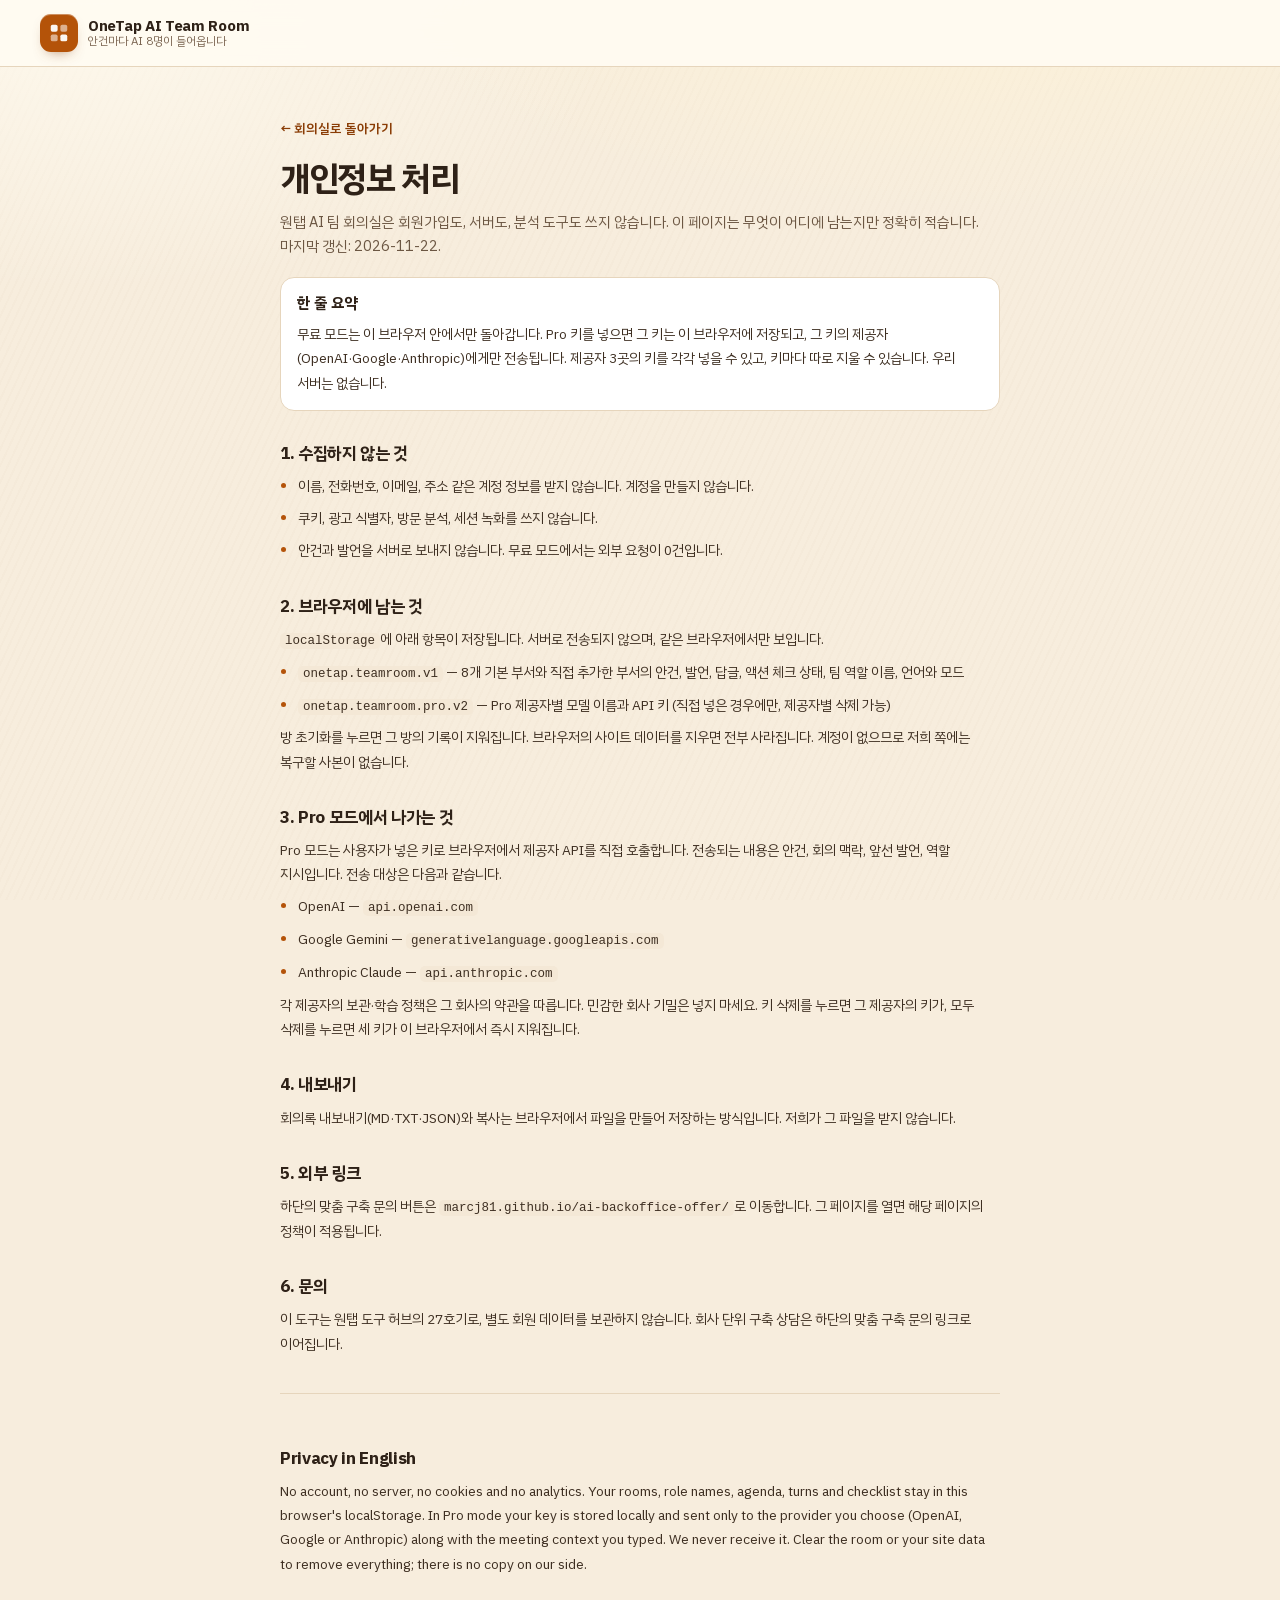
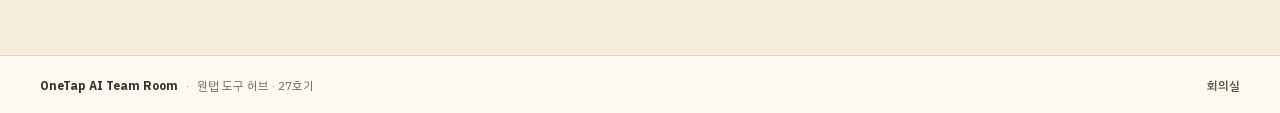
==== commit 5915a646: "Pro 연결을 3사 동시 지원으로 확장 — 제공자별 키 슬롯·부서별 분기 호출·자동 폴백 - Pro 모달을 OpenAI·Gemini·Claude 3개 슬롯으로 재구성 (모델·키 각" ====
--- a/privacy.html
+++ b/privacy.html
@@ -49,7 +49,7 @@
 
   <div class="box">
     <strong>한 줄 요약</strong>
-    <p>무료 모드는 이 브라우저 안에서만 돌아갑니다. Pro 키를 넣으면 그 키는 이 브라우저에 저장되고, 선택한 제공자(OpenAI·Google·Anthropic)에게만 전송됩니다. 우리 서버는 없습니다.</p>
+    <p>무료 모드는 이 브라우저 안에서만 돌아갑니다. Pro 키를 넣으면 그 키는 이 브라우저에 저장되고, 그 키의 제공자(OpenAI·Google·Anthropic)에게만 전송됩니다. 제공자 3곳의 키를 각각 넣을 수 있고, 키마다 따로 지울 수 있습니다. 우리 서버는 없습니다.</p>
   </div>
 
   <h2>1. 수집하지 않는 것</h2>
@@ -63,7 +63,7 @@
   <p><code>localStorage</code>에 아래 항목이 저장됩니다. 서버로 전송되지 않으며, 같은 브라우저에서만 보입니다.</p>
   <ul>
     <li><code>onetap.teamroom.v1</code> — 8개 기본 부서와 직접 추가한 부서의 안건, 발언, 답글, 액션 체크 상태, 팀 역할 이름, 언어와 모드</li>
-    <li><code>onetap.teamroom.pro.v1</code> — Pro 제공자, 모델 이름, API 키 (직접 넣은 경우에만)</li>
+    <li><code>onetap.teamroom.pro.v2</code> — Pro 제공자별 모델 이름과 API 키 (직접 넣은 경우에만, 제공자별 삭제 가능)</li>
   </ul>
   <p>방 초기화를 누르면 그 방의 기록이 지워집니다. 브라우저의 사이트 데이터를 지우면 전부 사라집니다. 계정이 없으므로 저희 쪽에는 복구할 사본이 없습니다.</p>
 
@@ -74,7 +74,7 @@
     <li>Google Gemini — <code>generativelanguage.googleapis.com</code></li>
     <li>Anthropic Claude — <code>api.anthropic.com</code></li>
   </ul>
-  <p>각 제공자의 보관·학습 정책은 그 회사의 약관을 따릅니다. 민감한 회사 기밀은 넣지 마세요. 키 삭제를 누르면 이 브라우저에서 키가 즉시 지워집니다.</p>
+  <p>각 제공자의 보관·학습 정책은 그 회사의 약관을 따릅니다. 민감한 회사 기밀은 넣지 마세요. 키 삭제를 누르면 그 제공자의 키가, 모두 삭제를 누르면 세 키가 이 브라우저에서 즉시 지워집니다.</p>
 
   <h2>4. 내보내기</h2>
   <p>회의록 내보내기(MD·TXT·JSON)와 복사는 브라우저에서 파일을 만들어 저장하는 방식입니다. 저희가 그 파일을 받지 않습니다.</p>
--- a/styles.css
+++ b/styles.css
@@ -1190,8 +1190,69 @@
   font-size: 12px;
 }
 .pro-status__label { color: var(--muted-2); font-weight: 600; }
-.pro-status__value { color: var(--ink-2); font-weight: 700; font-family: var(--mono); font-size: 11.5px; }
+.pro-status__value { color: var(--ink-2); font-weight: 700; font-family: var(--mono); font-size: 11.5px; text-align: right; flex: 1; }
 .pro-status__value.is-ready { color: var(--ok); }
+.pro-status__value.is-partial { color: var(--accent-ink); }
+.pro-status__badge {
+  padding: 1px 7px;
+  border-radius: 999px;
+  border: 1px solid var(--line-2);
+  background: #fffdf8;
+  color: var(--muted);
+  font-size: 10px;
+  font-weight: 800;
+  font-family: var(--mono);
+}
+.pro-status__badge.is-full { border-color: var(--ok); color: var(--ok); }
+
+/* Pro connection: one slot per provider, all three on one screen. */
+.modal__panel--pro { width: min(560px, 100%); }
+#proForm { gap: 9px; }
+.pro-slot {
+  padding: 11px 12px 12px;
+  border: 1px solid var(--line-2);
+  border-radius: 13px;
+  background: #fffdf8;
+}
+.pro-slot.is-connected { border-color: color-mix(in srgb, var(--ok) 45%, var(--line-2)); background: #fbfdf9; }
+.pro-slot__head { display: flex; align-items: center; justify-content: space-between; gap: 8px; }
+.pro-slot__title { display: flex; align-items: baseline; gap: 7px; min-width: 0; }
+.pro-slot__title b { font-size: 12.8px; font-weight: 800; letter-spacing: -.01em; }
+.pro-slot__title em { font-style: normal; font-family: var(--mono); font-size: 10px; color: var(--muted-2); letter-spacing: .02em; }
+.pro-slot__badge {
+  padding: 1px 7px;
+  border-radius: 999px;
+  border: 1px solid var(--line);
+  background: var(--surface-2);
+  color: var(--muted-2);
+  font-size: 10px;
+  font-weight: 700;
+  white-space: nowrap;
+}
+.pro-slot__badge.is-on { border-color: color-mix(in srgb, var(--ok) 45%, var(--line)); color: var(--ok); background: #f3faf2; }
+.pro-slot__grid { display: grid; grid-template-columns: minmax(0, 1fr) minmax(0, 1.15fr); gap: 8px; margin-top: 8px; }
+.pro-slot__grid .field input { min-height: 38px; font-size: 12.5px; }
+.pro-slot__saved { margin-top: 5px; font-family: var(--mono); font-size: 10.5px; color: var(--ok); }
+.pro-slot__actions { display: flex; align-items: center; gap: 6px; flex-wrap: wrap; margin-top: 8px; }
+.pro-slot__actions .link-btn { margin-left: auto; }
+.pro-foot { display: flex; align-items: center; justify-content: space-between; gap: 10px; flex-wrap: wrap; }
+.pro-count {
+  min-width: 26px;
+  padding: 2px 5px;
+  border-radius: 999px;
+  border: 1px solid color-mix(in srgb, var(--ok) 40%, var(--line));
+  background: #f3faf2;
+  color: var(--ok);
+  font-size: 9.5px;
+  font-weight: 800;
+  font-family: var(--mono);
+  text-align: center;
+  line-height: 1.3;
+}
+.pro-count.is-full { background: var(--ok); color: #fff; }
+.badge--fallback { border-color: #e6d3c8; background: #fbeee7; color: #a8492a; }
+.roster__model.is-fallback { border-style: dashed; color: var(--muted); }
+.roster__model.is-fallback b { margin-left: 3px; font-weight: 800; color: #a8492a; }
 
 /* ── toast ───────────────────────────────────────────────────────────── */
 
@@ -1914,6 +1975,10 @@
 }
 
 @media (max-width: 560px) {
+  .pro-slot__grid { grid-template-columns: 1fr; }
+  .pro-slot__grid .field input { min-height: 44px; }
+  .pro-slot__actions .link-btn { margin-left: 0; }
+  .pro-foot .btn { width: 100%; }
   .wrap { padding-left: 14px; padding-right: 14px; }
   .brand__text span { display: none; }
   .brand__text strong { font-size: 14px; }
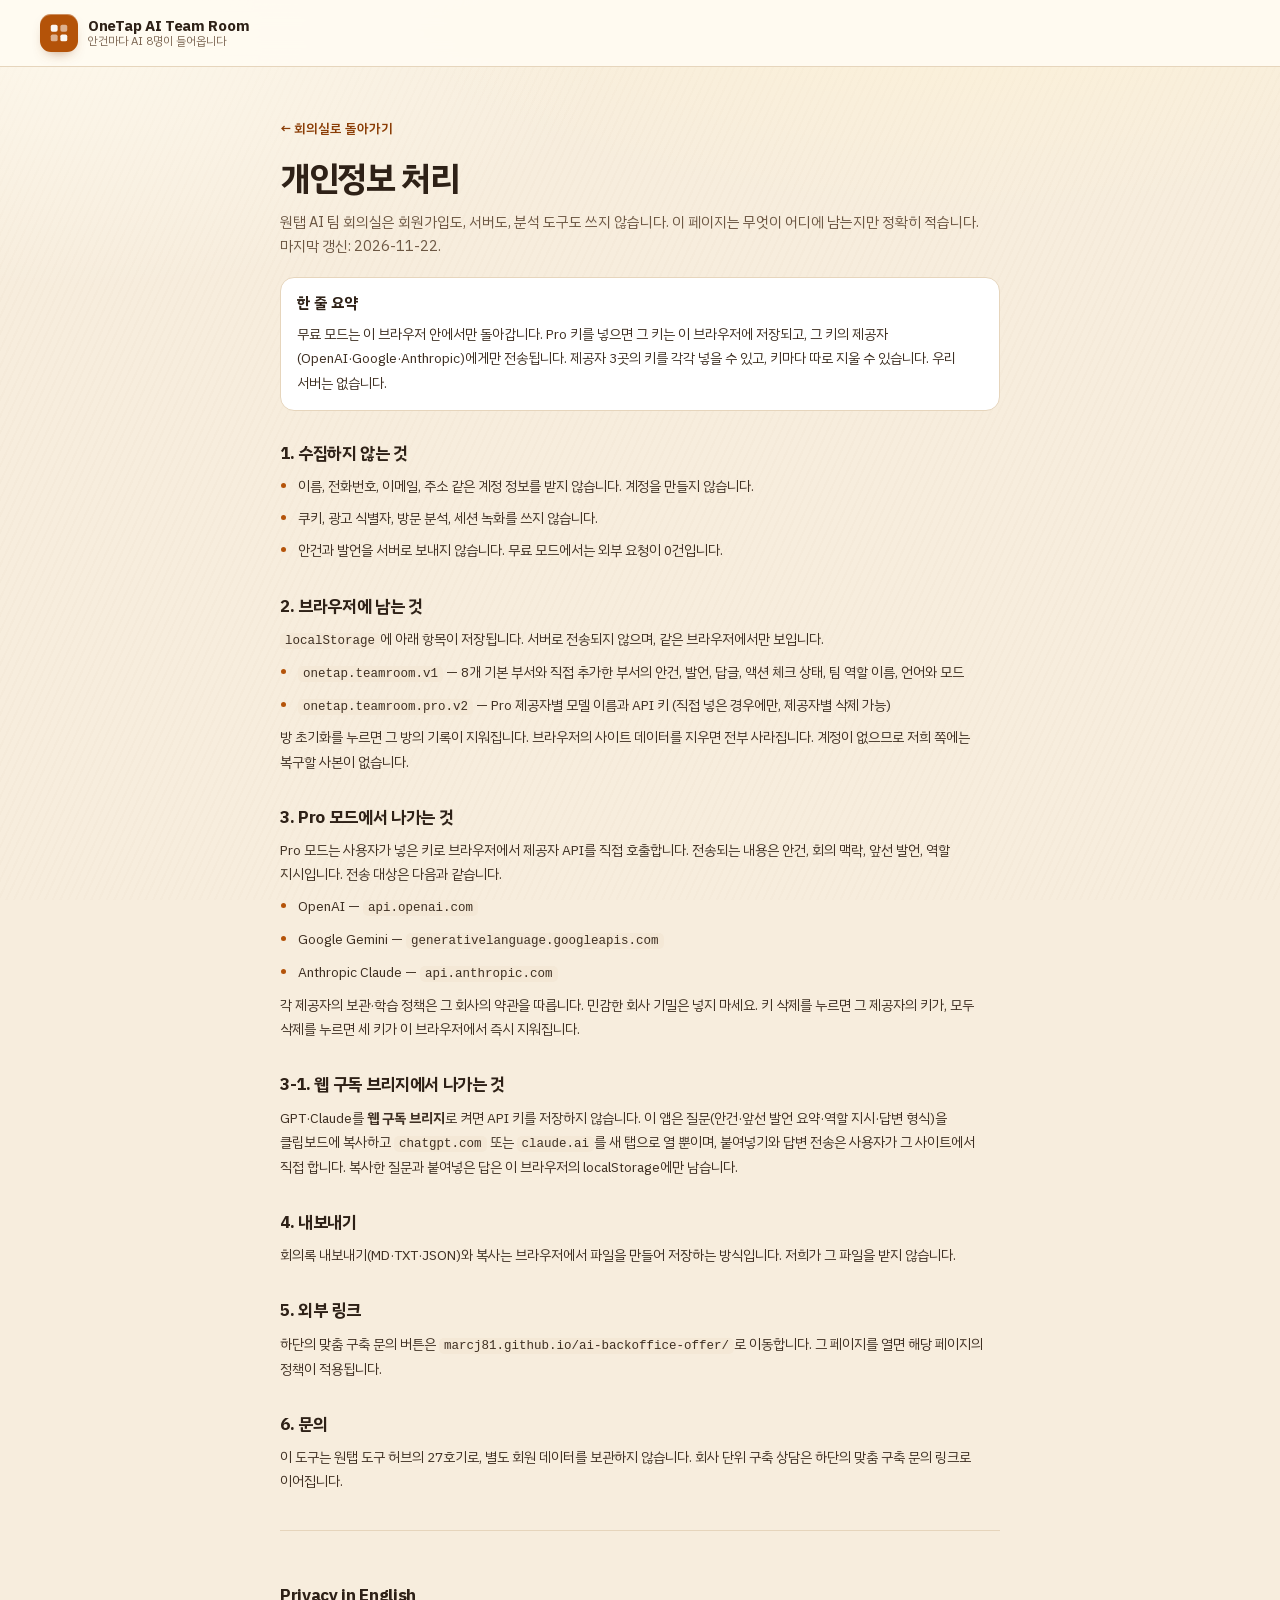
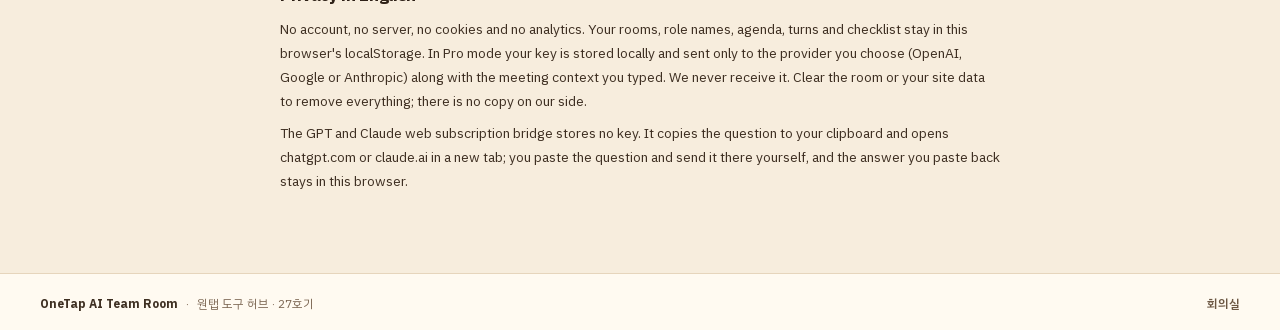
==== commit 3c8bdd17: "Gemini 기본 gemini-3.5-flash-lite + GPT·Claude 웹 구독 브리지" ====
--- a/privacy.html
+++ b/privacy.html
@@ -76,6 +76,9 @@
   </ul>
   <p>각 제공자의 보관·학습 정책은 그 회사의 약관을 따릅니다. 민감한 회사 기밀은 넣지 마세요. 키 삭제를 누르면 그 제공자의 키가, 모두 삭제를 누르면 세 키가 이 브라우저에서 즉시 지워집니다.</p>
 
+  <h2>3-1. 웹 구독 브리지에서 나가는 것</h2>
+  <p>GPT·Claude를 <strong>웹 구독 브리지</strong>로 켜면 API 키를 저장하지 않습니다. 이 앱은 질문(안건·앞선 발언 요약·역할 지시·답변 형식)을 클립보드에 복사하고 <code>chatgpt.com</code> 또는 <code>claude.ai</code>를 새 탭으로 열 뿐이며, 붙여넣기와 답변 전송은 사용자가 그 사이트에서 직접 합니다. 복사한 질문과 붙여넣은 답은 이 브라우저의 localStorage에만 남습니다.</p>
+
   <h2>4. 내보내기</h2>
   <p>회의록 내보내기(MD·TXT·JSON)와 복사는 브라우저에서 파일을 만들어 저장하는 방식입니다. 저희가 그 파일을 받지 않습니다.</p>
 
@@ -88,6 +91,7 @@
   <div class="en">
     <h2>Privacy in English</h2>
     <p>No account, no server, no cookies and no analytics. Your rooms, role names, agenda, turns and checklist stay in this browser's localStorage. In Pro mode your key is stored locally and sent only to the provider you choose (OpenAI, Google or Anthropic) along with the meeting context you typed. We never receive it. Clear the room or your site data to remove everything; there is no copy on our side.</p>
+    <p>The GPT and Claude web subscription bridge stores no key. It copies the question to your clipboard and opens chatgpt.com or claude.ai in a new tab; you paste the question and send it there yourself, and the answer you paste back stays in this browser.</p>
   </div>
 </main>
 
--- a/styles.css
+++ b/styles.css
@@ -1250,6 +1250,82 @@
   line-height: 1.3;
 }
 .pro-count.is-full { background: var(--ok); color: #fff; }
+.pro-count.is-bridge { border-color: color-mix(in srgb, var(--accent) 50%, var(--line)); background: #fdf3e3; color: var(--accent-ink); }
+
+/* Web subscription bridge: a slot switched on without a key, and the card a
+   bridged seat leaves in the thread while it waits for a pasted answer. */
+.pro-bridge {
+  display: flex;
+  align-items: flex-start;
+  gap: 8px;
+  margin-top: 8px;
+  padding: 8px 10px;
+  border: 1px dashed color-mix(in srgb, var(--accent) 38%, var(--line-2));
+  border-radius: 10px;
+  background: #fffcf6;
+  cursor: pointer;
+}
+.pro-bridge:hover { background: var(--accent-soft); }
+.pro-bridge input {
+  flex: 0 0 auto;
+  width: 16px;
+  height: 16px;
+  margin: 1px 0 0;
+  accent-color: var(--accent);
+}
+.pro-bridge__text { display: flex; flex-direction: column; gap: 2px; min-width: 0; }
+.pro-bridge__text b { font-size: 11.8px; font-weight: 800; color: var(--ink-2); }
+.pro-bridge__text em { font-style: normal; font-size: 10.6px; line-height: 1.45; color: var(--muted-2); }
+.pro-slot.is-bridged { border-color: color-mix(in srgb, var(--accent) 45%, var(--line-2)); background: #fffaf1; }
+.pro-slot__badge.is-bridge { border-color: color-mix(in srgb, var(--accent) 45%, var(--line)); background: #fdf3e3; color: var(--accent-ink); }
+.pro-slot__saved.is-bridge { color: var(--accent-ink); }
+.pro-slot__note { margin-top: 6px; font-size: 10.4px; line-height: 1.5; color: var(--muted-2); }
+.pro-status__value.is-bridge { color: var(--accent-ink); }
+.pro-status__badge.is-bridge { border-color: color-mix(in srgb, var(--accent) 50%, var(--line)); color: var(--accent-ink); background: #fdf3e3; }
+.badge--bridge { border-color: var(--accent-line); background: var(--accent-soft); color: var(--accent-ink); }
+.msg--bridge {
+  border-color: color-mix(in srgb, var(--accent) 40%, var(--line-2));
+  background: linear-gradient(180deg, #fffbf3, #fffdf8 46%);
+  box-shadow: inset 3px 0 0 var(--accent);
+}
+.bridge__lead { margin-top: 8px; font-size: 13px; line-height: 1.6; color: var(--ink-2); word-break: keep-all; }
+.bridge__steps { display: flex; align-items: center; gap: 8px; flex-wrap: wrap; margin-top: 9px; }
+.bridge__copy { min-height: 38px; }
+.bridge__open { font-size: 11.5px; font-weight: 700; }
+.bridge__label { display: block; margin: 12px 0 4px; font-size: 10px; font-weight: 800; letter-spacing: .08em; text-transform: uppercase; color: var(--muted-2); }
+.bridge__input {
+  width: 100%;
+  min-height: 92px;
+  padding: 9px 11px;
+  border: 1px solid var(--line-2);
+  border-radius: 10px;
+  background: #fffdf8;
+  color: var(--ink-2);
+  font: inherit;
+  font-size: 12.8px;
+  line-height: 1.55;
+  resize: vertical;
+}
+.bridge__input:focus { outline: none; border-color: var(--accent); box-shadow: 0 0 0 3px rgba(180, 83, 9, .15); }
+.bridge__actions { display: flex; align-items: center; gap: 7px; flex-wrap: wrap; margin-top: 8px; }
+.bridge__note { margin-top: 7px; font-size: 10.8px; line-height: 1.5; color: var(--muted-2); }
+.bridge__preview { margin-top: 9px; }
+.bridge__preview summary { font-size: 11px; font-weight: 700; color: var(--accent-ink); cursor: pointer; }
+.bridge__preview pre {
+  margin-top: 6px;
+  max-height: 190px;
+  overflow: auto;
+  padding: 9px 11px;
+  border: 1px solid var(--line);
+  border-radius: 9px;
+  background: var(--surface-2);
+  color: var(--ink-2);
+  font-family: var(--mono);
+  font-size: 10.5px;
+  line-height: 1.55;
+  white-space: pre-wrap;
+  word-break: break-word;
+}
 .badge--fallback { border-color: #e6d3c8; background: #fbeee7; color: #a8492a; }
 .roster__model.is-fallback { border-style: dashed; color: var(--muted); }
 .roster__model.is-fallback b { margin-left: 3px; font-weight: 800; color: #a8492a; }
